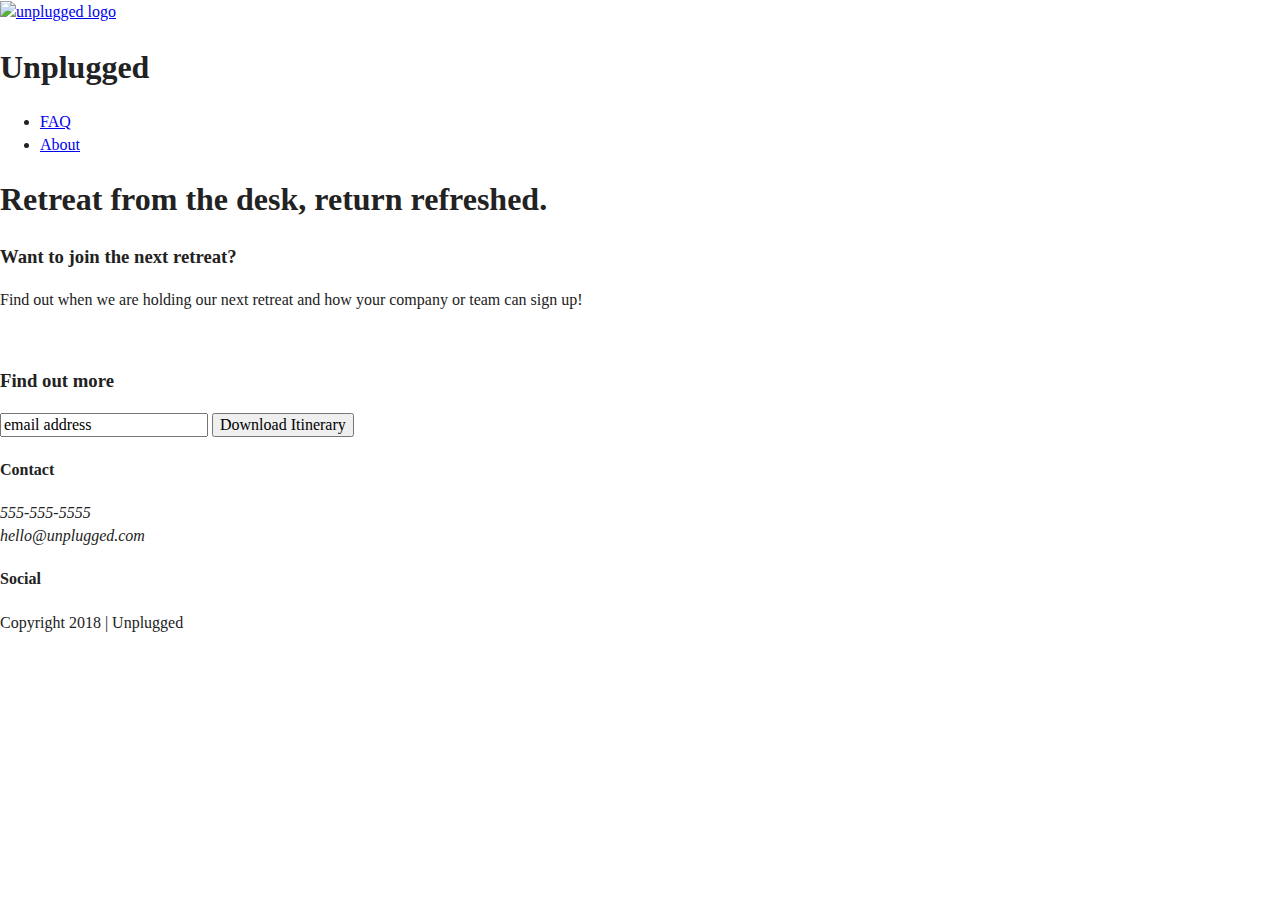
==== index.html @ 0b4d0b3a "Added header and footer content to homepage" ====
<!doctype html>
<html class="no-js" lang="">

<head>
  <meta charset="utf-8">
  <title>Unplugged</title>
  <meta name="description" content="">
  <meta name="viewport" content="width=device-width, initial-scale=1">

  <meta property="og:title" content="">
  <meta property="og:type" content="">
  <meta property="og:url" content="">
  <meta property="og:image" content="">

  <link rel="manifest" href="site.webmanifest">
  <link rel="apple-touch-icon" href="apple-touch-icon">
  <!-- Place favicon.ico in the root directory -->

  <link rel="stylesheet" href="css/normalize.css">
  <link rel="stylesheet" href="css/main.css">

  <meta name="theme-color" content="#fafafa">
</head>

<body>

  <!-- Add your site or application content here -->
  
  <header>
    <div class="content-wrapper">
      <a href="#"><img src="" alt="unplugged logo"></a>
      <h1>Unplugged</h1>
    </div>
      <div class="header-divider">
      </div>
      <nav>
          <ul>
            <li><a href="faq/index.html" target="_blank">FAQ</a></li>
            <li><a href="about/index.html" target="_blank">About</a></li>
          </ul>
      </nav>
    </div>  
  </header>
   
  <main>
   
    <section>
      <h1>Retreat from the desk, return refreshed.</h1>
    </section>
   
    <aside>
      <h3>Want to join the next retreat?</h3>
        <p>Find out when we are holding our next retreat and how your company or team can sign up!</p>
      <br>
      <h3>Find out more</h3>
        <div class="sign-up">
          <input type="text" name="name" value="email address">
          <input type="button" value="Download Itinerary">
        </div>
    </aside>
   
  </main> <!-- main wrapper -->
   
  <footer>
    <div class="content-wrapper">
      <div class="footer-content">
        <div class="contact">
          <h4>Contact</h4>
          <address>
            <p>
              555-555-5555<br>
              hello@unplugged.com
            </p>
          </address>
        </div>
        <div class="social">
          <h4>Social</h4>
            <div class="social-icons">
              <p><a href="https://www.facebook.com/yoursite" target="_blank"></a>
              </p>
              <!-- other social links here --> 
            </div>
        </div>
      </div> <!-- footer content ends --> 
    </div> <!--footer content-wrapper ends-->
  
    <div class="copyright"> 
      <p>Copyright 2018 | Unplugged</p>
    </div> 
   
  </footer>

  <script src="js/vendor/modernizr-3.11.2.min.js"></script>
  <script src="js/plugins.js"></script>
  <script src="js/main.js"></script>

  <!-- Google Analytics: change UA-XXXXX-Y to be your site's ID. -->
  <script>
    window.ga = function () { ga.q.push(arguments) }; ga.q = []; ga.l = +new Date;
    ga('create', 'UA-XXXXX-Y', 'auto'); ga('set', 'anonymizeIp', true); ga('set', 'transport', 'beacon'); ga('send', 'pageview')
  </script>
  <script src="https://www.google-analytics.com/analytics.js" async></script>
</body>

</html>
---- css/main.css ----
/*! HTML5 Boilerplate v8.0.0 | MIT License | https://html5boilerplate.com/ */

/* main.css 2.1.0 | MIT License | https://github.com/h5bp/main.css#readme */
/*
 * What follows is the result of much research on cross-browser styling.
 * Credit left inline and big thanks to Nicolas Gallagher, Jonathan Neal,
 * Kroc Camen, and the H5BP dev community and team.
 */

/* ==========================================================================
   Base styles: opinionated defaults
   ========================================================================== */

html {
  color: #222;
  font-size: 1em;
  line-height: 1.4;
}

/*
 * Remove text-shadow in selection highlight:
 * https://twitter.com/miketaylr/status/12228805301
 *
 * Vendor-prefixed and regular ::selection selectors cannot be combined:
 * https://stackoverflow.com/a/16982510/7133471
 *
 * Customize the background color to match your design.
 */

::-moz-selection {
  background: #b3d4fc;
  text-shadow: none;
}

::selection {
  background: #b3d4fc;
  text-shadow: none;
}

/*
 * A better looking default horizontal rule
 */

hr {
  display: block;
  height: 1px;
  border: 0;
  border-top: 1px solid #ccc;
  margin: 1em 0;
  padding: 0;
}

/*
 * Remove the gap between audio, canvas, iframes,
 * images, videos and the bottom of their containers:
 * https://github.com/h5bp/html5-boilerplate/issues/440
 */

audio,
canvas,
iframe,
img,
svg,
video {
  vertical-align: middle;
}

/*
 * Remove default fieldset styles.
 */

fieldset {
  border: 0;
  margin: 0;
  padding: 0;
}

/*
 * Allow only vertical resizing of textareas.
 */

textarea {
  resize: vertical;
}

/* ==========================================================================
   Author's custom styles
   ========================================================================== */

/* ==========================================================================
   Helper classes
   ========================================================================== */

/*
 * Hide visually and from screen readers
 */

.hidden,
[hidden] {
  display: none !important;
}

/*
 * Hide only visually, but have it available for screen readers:
 * https://snook.ca/archives/html_and_css/hiding-content-for-accessibility
 *
 * 1. For long content, line feeds are not interpreted as spaces and small width
 *    causes content to wrap 1 word per line:
 *    https://medium.com/@jessebeach/beware-smushed-off-screen-accessible-text-5952a4c2cbfe
 */

.sr-only {
  border: 0;
  clip: rect(0, 0, 0, 0);
  height: 1px;
  margin: -1px;
  overflow: hidden;
  padding: 0;
  position: absolute;
  white-space: nowrap;
  width: 1px;
  /* 1 */
}

/*
 * Extends the .sr-only class to allow the element
 * to be focusable when navigated to via the keyboard:
 * https://www.drupal.org/node/897638
 */

.sr-only.focusable:active,
.sr-only.focusable:focus {
  clip: auto;
  height: auto;
  margin: 0;
  overflow: visible;
  position: static;
  white-space: inherit;
  width: auto;
}

/*
 * Hide visually and from screen readers, but maintain layout
 */

.invisible {
  visibility: hidden;
}

/*
 * Clearfix: contain floats
 *
 * For modern browsers
 * 1. The space content is one way to avoid an Opera bug when the
 *    `contenteditable` attribute is included anywhere else in the document.
 *    Otherwise it causes space to appear at the top and bottom of elements
 *    that receive the `clearfix` class.
 * 2. The use of `table` rather than `block` is only necessary if using
 *    `:before` to contain the top-margins of child elements.
 */

.clearfix::before,
.clearfix::after {
  content: " ";
  display: table;
}

.clearfix::after {
  clear: both;
}

/* ==========================================================================
   EXAMPLE Media Queries for Responsive Design.
   These examples override the primary ('mobile first') styles.
   Modify as content requires.
   ========================================================================== */

@media only screen and (min-width: 35em) {
  /* Style adjustments for viewports that meet the condition */
}

@media print,
  (-webkit-min-device-pixel-ratio: 1.25),
  (min-resolution: 1.25dppx),
  (min-resolution: 120dpi) {
  /* Style adjustments for high resolution devices */
}

/* ==========================================================================
   Print styles.
   Inlined to avoid the additional HTTP request:
   https://www.phpied.com/delay-loading-your-print-css/
   ========================================================================== */

@media print {
  *,
  *::before,
  *::after {
    background: #fff !important;
    color: #000 !important;
    /* Black prints faster */
    box-shadow: none !important;
    text-shadow: none !important;
  }

  a,
  a:visited {
    text-decoration: underline;
  }

  a[href]::after {
    content: " (" attr(href) ")";
  }

  abbr[title]::after {
    content: " (" attr(title) ")";
  }

  /*
   * Don't show links that are fragment identifiers,
   * or use the `javascript:` pseudo protocol
   */
  a[href^="#"]::after,
  a[href^="javascript:"]::after {
    content: "";
  }

  pre {
    white-space: pre-wrap !important;
  }

  pre,
  blockquote {
    border: 1px solid #999;
    page-break-inside: avoid;
  }

  /*
   * Printing Tables:
   * https://web.archive.org/web/20180815150934/http://css-discuss.incutio.com/wiki/Printing_Tables
   */
  thead {
    display: table-header-group;
  }

  tr,
  img {
    page-break-inside: avoid;
  }

  p,
  h2,
  h3 {
    orphans: 3;
    widows: 3;
  }

  h2,
  h3 {
    page-break-after: avoid;
  }
}
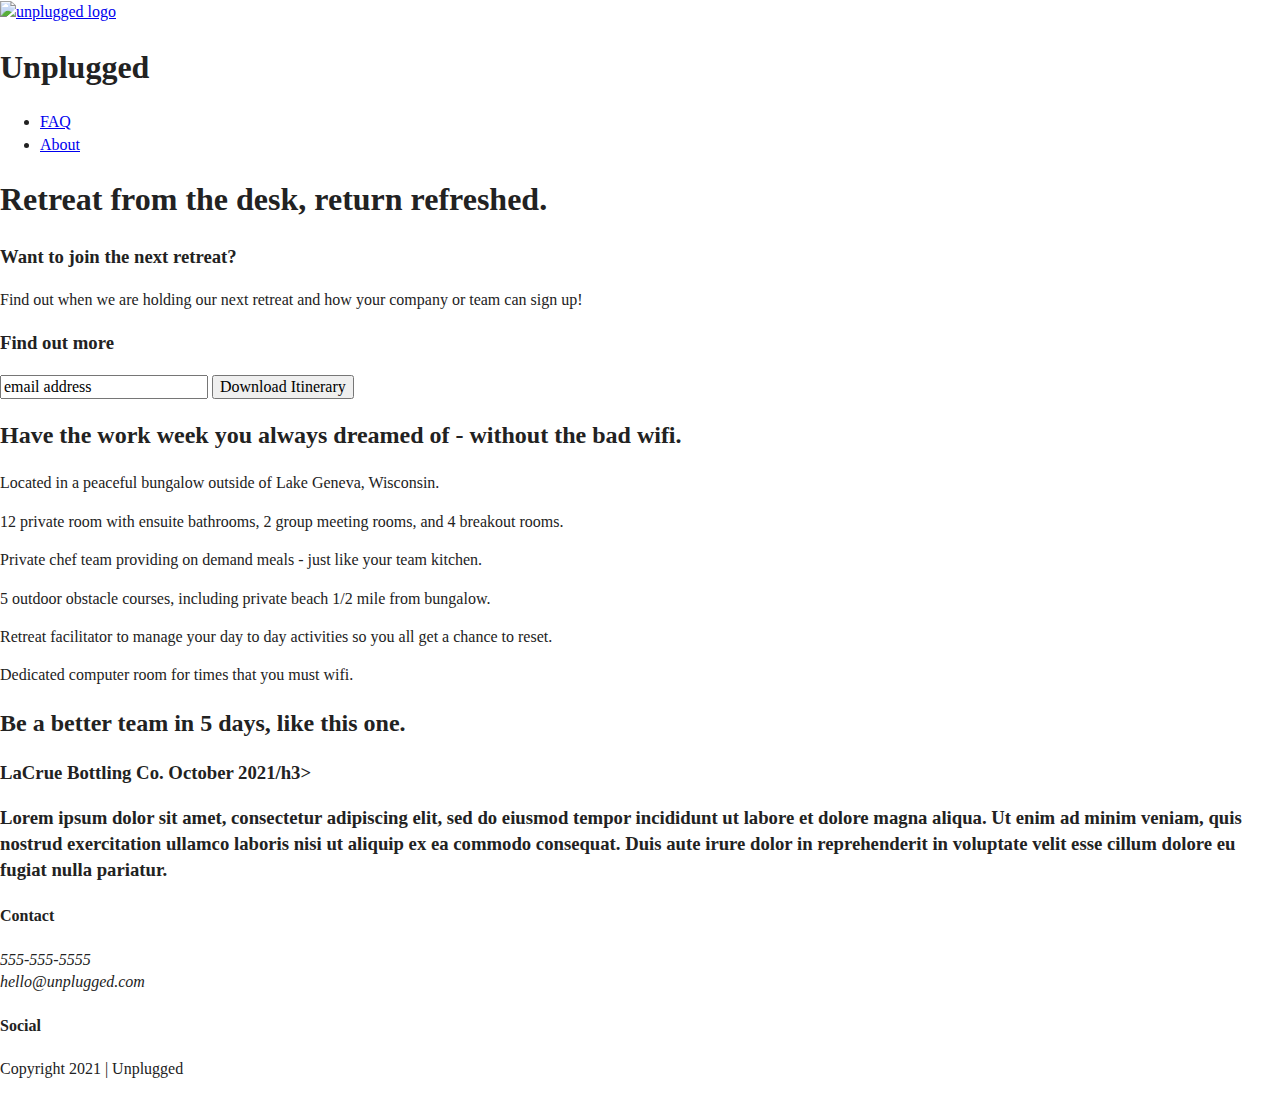
==== commit 237fc168: "Added features and reviews section html content" ====
--- a/index.html
+++ b/index.html
@@ -44,20 +44,69 @@
    
   <main>
    
-    <section>
-      <h1>Retreat from the desk, return refreshed.</h1>
+    <section class="hero-area">
+      <div class="content-wrapper">
+        <h1>Retreat from the desk, return refreshed.</h1>
+      </div>
     </section>
    
     <aside>
-      <h3>Want to join the next retreat?</h3>
-        <p>Find out when we are holding our next retreat and how your company or team can sign up!</p>
-      <br>
-      <h3>Find out more</h3>
-        <div class="sign-up">
+      <div class="content-wrapper">
+        <div class="form-description">
+          <h3>Want to join the next retreat?</h3>
+            <p>
+              Find out when we are holding our next retreat and how your company or team can sign up!
+            </p>
+        </div>
+        <div class="form">
+          <h3>Find out more</h3>
           <input type="text" name="name" value="email address">
           <input type="button" value="Download Itinerary">
         </div>
+      </div>
     </aside>
+
+    <section class="features">
+      <div class="content-wrapper">
+        <!-- Add your Features content here -->
+        <h2>Have the work week you always dreamed of - without the bad wifi.</h2>
+        <article>
+          <p class="fontawesome-icon"></p>
+          <p class="features-item-description">Located in a peaceful bungalow outside of Lake Geneva, Wisconsin.</p>
+        </article>
+        <article>
+          <p class="fontawesome-icon"></p>
+          <p class="features-item-description">12 private room with ensuite bathrooms, 2 group meeting rooms, and 4 breakout rooms.</p>
+        </article>  
+          <p class="fontawesome-icon"></p>
+          <p class="features-item-description">Private chef team providing on demand meals - just like your team kitchen.</p>
+        <article>
+          <p class="fontawesome-icon"></p>
+          <p class="features-item-description">5 outdoor obstacle courses, including private beach 1/2 mile from bungalow.</p>
+        </article>
+          <p class="fontawesome-icon"></p>
+          <p class="features-item-description">Retreat facilitator to manage your day to day activities so you all get a chance to reset.</p>
+        <article>
+          <p class="fontawesome-icon"></p>
+          <p class="features-item-description">Dedicated computer room for times that you must wifi.</p>
+        </article>
+      </div>
+    </section>
+
+    <section class="reviews">
+      <div class="content-wrapper">
+        <h2>Be a better team in 5 days, like this one.</h2>
+        <article>
+          <div>
+            <h3>LaCrue Bottling Co. October 2021/h3>
+            <p>Lorem ipsum dolor sit amet, consectetur adipiscing elit, sed do eiusmod tempor incididunt ut labore et
+              dolore magna aliqua. Ut enim ad minim veniam, quis nostrud exercitation ullamco laboris nisi ut aliquip
+              ex ea commodo consequat. Duis aute irure dolor in reprehenderit in voluptate velit esse cillum dolore eu
+              fugiat nulla pariatur.</p>
+          </div>
+        </article>
+      </div>
+    </section>
    
   </main> <!-- main wrapper -->
    
@@ -85,7 +134,7 @@
     </div> <!--footer content-wrapper ends-->
   
     <div class="copyright"> 
-      <p>Copyright 2018 | Unplugged</p>
+      <p>Copyright 2021 | Unplugged</p>
     </div> 
    
   </footer>
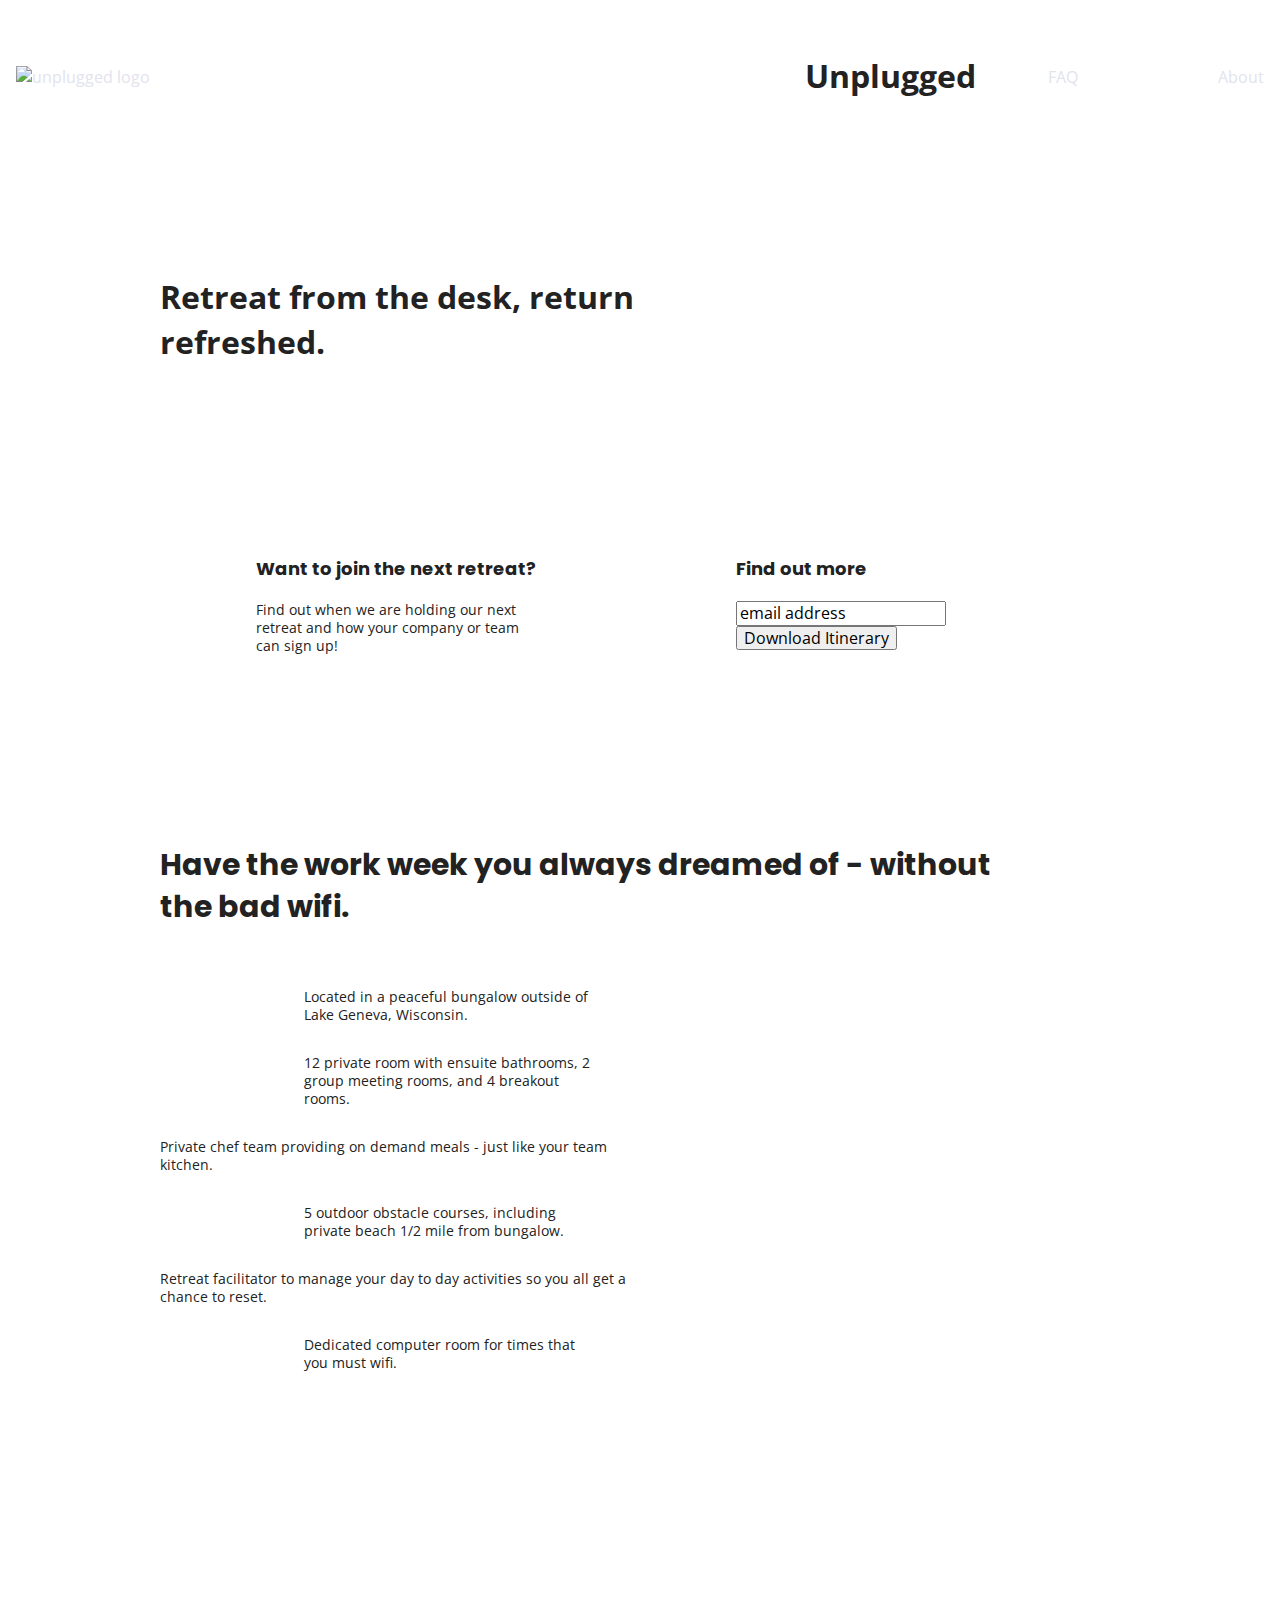
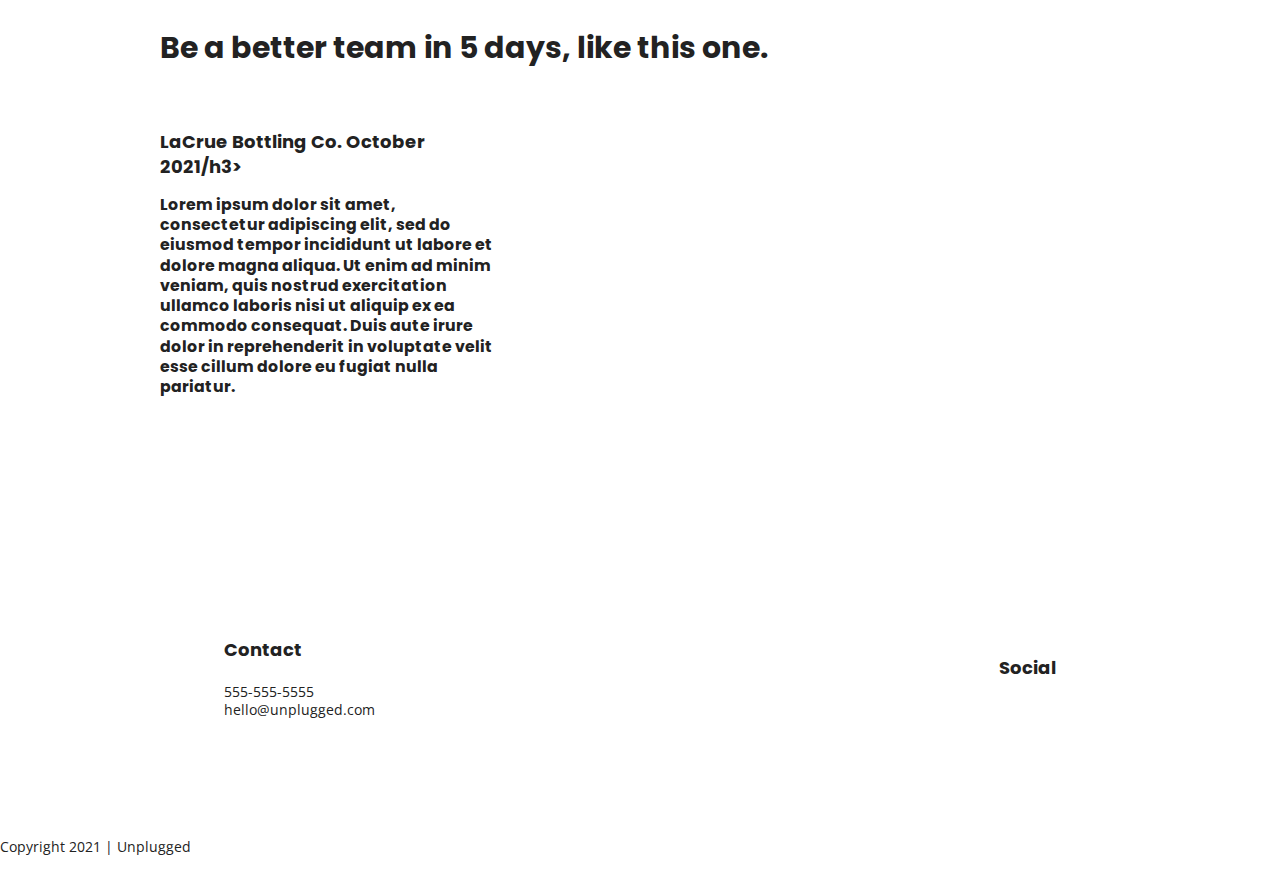
==== commit f118eeb1: "Added general styles to css" ====
--- a/index.html
+++ b/index.html
@@ -3,7 +3,7 @@
 
 <head>
   <meta charset="utf-8">
-  <title>Unplugged</title>
+  <title>Unplugged|Homepage</title>
   <meta name="description" content="">
   <meta name="viewport" content="width=device-width, initial-scale=1">
 
@@ -20,6 +20,9 @@
   <link rel="stylesheet" href="css/main.css">
 
   <meta name="theme-color" content="#fafafa">
+
+  <!-- Google Fonts -->
+  <link href="https://fonts.googleapis.com/css?family=Open+Sans:400,700|Poppins:500,700" rel="stylesheet">
 </head>
 
 <body>
--- a/css/main.css
+++ b/css/main.css
@@ -86,6 +86,334 @@
 /* ==========================================================================
    Author's custom styles
    ========================================================================== */
+
+/* General Styles */
+ 
+html {
+	font-size: 16px;
+}
+ 
+body {
+  font-size: 1em;
+  font-family: 'Open Sans', sans-serif;
+  text-align: left;
+}
+ 
+ul, 
+ol {
+  list-style-type: none;
+}
+ 
+a {
+  color: #e2e3ed;
+  text-decoration: none;
+}
+ 
+h2 {
+  font-family: 'Poppins', sans-serif;
+  font-size: 1.875em;
+}
+ 
+h3, 
+h4 {
+  font-family: 'Poppins', sans-serif;
+  margin: 20px 0;
+  font-size: 1.125em;
+}
+ 
+p {
+  font-size: .875em;
+  line-height: 1.285;
+}
+  
+address {
+ font-style: normal;
+}
+ 
+.content-wrapper {
+  width: 90%;
+  margin: 50px 0;
+}
+
+/* -------------------- Base Header - Footer Styles -------------------- */
+
+header,
+footer {
+  display: flex;
+  justify-content: center;
+  align-items: center;
+  flex-flow: row wrap;
+}
+
+header {
+  padding: 15px 0;
+}
+
+header .content-wrapper {
+  display: flex;
+  justify-content: center;
+  align-items: center;
+  flex-flow: row wrap;
+  margin: 0;
+}
+
+.header-divider {
+  width: 100%;
+  height: 1px;
+  margin: 10px 0 20px 0;
+}
+
+header nav {
+  display: flex;
+  justify-content: space-around;
+  align-items: center;
+  flex-flow: row wrap;
+  width: 60%;
+}
+
+header nav ul {
+  display: flex;
+  justify-content: space-around;
+  width: 100%;
+}
+
+footer {
+  flex-direction: column;
+}
+
+footer .social-icons {
+  display: flex;
+  justify-content: space-around;
+  align-items: center;
+}
+
+footer .social-icons p {
+  display: flex;
+  justify-content: center;
+  align-items: center;
+}
+
+footer .content-wrapper {
+  width: 55%;
+  margin: 50px 0;
+}
+
+footer p {
+  margin: 0;
+}
+
+footer .copyright {
+  margin: 20px 0;
+}
+
+/* -------------------- Mobile Styles - Homepage -------------------- */
+
+/* Hero Area */
+
+.hero-area {
+  display: flex;
+  justify-content: center;
+  flex-flow: row wrap;
+}
+
+/* Aside */
+
+aside {
+  display: flex;
+  justify-content: center;
+  align-items: center;
+  flex-flow: row wrap;
+}
+
+/* Features */
+
+.features {
+  display: flex;
+  justify-content: center;
+  flex-flow: row wrap;
+}
+
+.features .features-items {
+  display: flex;
+  justify-content: center;
+  align-items: center;
+  flex-flow: row wrap;
+}
+
+.features article {
+  width: 60%;
+  margin: 30px 0;
+}
+.features p {
+  margin: 0;
+}
+
+.features h2 {
+  margin-bottom: 60px;
+}
+
+/* Reviews */
+
+.reviews {
+  display: flex;
+  justify-content: center;
+  flex-flow: row wrap;
+}
+
+.reviews h2 {
+  margin-bottom: 40px;
+}
+
+.reviews h3 {
+  width: 85%;
+  margin: 20px 0;
+}
+
+/* ==========================================================================
+   About Page
+   ========================================================================== */
+
+.mission {
+  display: flex;
+  justify-content: center;
+  align-items: center;
+  flex-flow: row wrap;
+}
+
+.contact-section {
+  display: flex;
+  justify-content: center;
+  align-items: center;
+  flex-flow: row wrap;
+}
+
+.contact-content p {
+  margin: 0;
+}
+
+
+/* ==========================================================================
+   FAQ Page
+   ========================================================================== */
+
+.faq {
+  display: flex;
+  justify-content: center;
+  align-items: center;
+  flex-flow: row wrap;
+}
+
+.faq .content-wrapper {
+  display: flex;
+  justify-content: center;
+  align-items: center;
+  flex-flow: row wrap;
+  margin: 50px 0 0 0;
+}
+
+.faq h2 {
+  margin-bottom: 40px;
+}
+
+.faq-content {
+  margin-bottom: 50px;
+}
+
+
+/* ==========================================================================
+   Media Queries
+   ========================================================================== */
+
+@media only screen and (min-width: 768px) {
+    /*Tablet styles here*/
+  
+/* General styles */
+.content-wrapper {
+  max-width: 640px;
+  margin: 100px 0;
+}
+
+/* Header */
+
+header {
+  justify-content: ;
+}
+
+header .content-wrapper {
+  justify-content: ;
+  width:
+}
+
+header nav {
+  width: 
+}
+
+header nav ul {
+  justify-content: ;
+}
+
+.header-divider {
+  display: none;
+}
+
+/* Hero Area */
+
+/* Aside */
+aside .content-wrapper {
+  margin: 50px 0;
+}
+
+aside .content-wrapper .form-description,
+aside .content-wrapper .form {        
+  width:         
+  margin: 0;
+}
+
+/* Features */
+
+.features article {
+
+}
+
+.features .features-item-description {
+  width: 
+}
+
+/* Reviews */
+.reviews article {
+
+}
+
+.reviews article div {
+  width:         
+}
+
+/* Footer */
+footer .content-wrapper {
+  width: 
+  margin: 100px 0;
+}
+
+.footer-content {
+
+}
+
+footer .contact {
+  margin-bottom: 0;
+}
+
+footer .copyright {
+  width:
+}
+
+}
+     
+@media only screen and (min-width: 1200px) {
+    /*Desktop styles here*/
+    }
+
+
+
 
 /* ==========================================================================
    Helper classes
@@ -175,89 +503,255 @@
    Modify as content requires.
    ========================================================================== */
 
-@media only screen and (min-width: 35em) {
-  /* Style adjustments for viewports that meet the condition */
-}
-
-@media print,
-  (-webkit-min-device-pixel-ratio: 1.25),
-  (min-resolution: 1.25dppx),
-  (min-resolution: 120dpi) {
-  /* Style adjustments for high resolution devices */
-}
-
-/* ==========================================================================
-   Print styles.
-   Inlined to avoid the additional HTTP request:
-   https://www.phpied.com/delay-loading-your-print-css/
-   ========================================================================== */
-
-@media print {
-  *,
-  *::before,
-  *::after {
-    background: #fff !important;
-    color: #000 !important;
-    /* Black prints faster */
-    box-shadow: none !important;
-    text-shadow: none !important;
+   @media only screen and (min-width:768px) {
+    /*Tablet styles here*/
+  
+    /* General styles */
+    .content-wrapper {
+      max-width: 640px;
+      margin: 100px 0;
+    }
+  
+    /* Header */
+    header {
+      justify-content: space-around;
+      padding: 33px 0;
+    }
+  
+    header .content-wrapper {
+      width: 100%;
+      justify-content: space-between;
+    }
+  
+    header nav {
+      width: 20%;
+    }
+  
+    header nav ul {
+      justify-content: space-between;
+    }
+  
+    .header-divider {
+      display: none;
+    }
+    /* Hero Area */
+  
+    /* Aside */
+    aside .content-wrapper {
+      margin: 50px 0;
+      display: flex;
+      justify-content: space-between;
+      flex-flow: row wrap;
+    }
+  
+    aside .content-wrapper .form-description,
+    aside .content-wrapper .form {
+      width: 40%;
+      margin: 0;
+    }
+  
+    /* Features */
+    .features article {
+      display: flex;
+      justify-content: center;
+      align-items: center;
+      flex-flow: column wrap;
+      flex-basis: 50%;
+    }
+    
+    .features .features-item-description {
+      width: 50%;
+    }
+  
+    /* Reviews */
+    .reviews article {
+      display: flex;
+      justify-content: space-between;
+    }
+  
+    .reviews article div {
+      width: 49%;
+    }
+  
+    /* Footer */
+    footer .content-wrapper {
+      width: 65%;
+      margin: 100px 0;
+    }
+  
+    .footer-content {
+      display: flex;
+      justify-content: space-between;
+      align-items: center;
+    }
+  
+    footer .contact {
+      margin-bottom: 0;
+    }
+  
+    footer .copyright {
+      width: 100%;
+    }
+  
+    /* ==========================================================================
+     About Page
+     ========================================================================== */
+  
+    .mission-content {
+      display: flex;
+      justify-content: space-between;
+      align-items: center;
+      padding-top: 20px
+    }
+  
+    .mission-content p {
+      width: 45%;
+    }
+  
+    .contact-section .content-wrapper h2 {
+      width: 80%;
+    }
+  
+    .contact-content {
+      display: flex;
+      justify-content: space-between;
+      align-items: flex-start;
+    }
+  
+    /* ==========================================================================
+     FAQ Page
+     ========================================================================== */
+  
+    .faq .content-wrapper {
+      justify-content: space-between;
+    }
+  
+    .faq-content {
+      flex-basis: 45%;
+    }
+  
+    .faq h2 {
+      width: 100%;
+    }
   }
 
-  a,
-  a:visited {
-    text-decoration: underline;
+  @media only screen and (min-width:1200px) {
+    /*Desktop styles here*/
+  
+    .content-wrapper {
+      max-width: 960px;
+    }
+  
+    /* Hero */
+    .hero-area h1 {
+      width: 60%;
   }
-
-  a[href]::after {
-    content: " (" attr(href) ")";
+  
+    /* Aside */
+    aside .content-wrapper {
+      justify-content: space-around;
+    }
+  
+    aside .content-wrapper .form-description,
+    aside .content-wrapper .form {
+      width: 30%;
+    }
+  
+    /* Features */
+  
+    .features h2 {
+      width: 90%;
+    }
+  
+    .features article {
+      flex-basis: 33%;
+    }
+    
+    /* Reviews */
+    .reviews article div {
+      width: 42%;
+    }
+  
+    /* ==========================================================================
+    About Page
+    ========================================================================== */
+  
+    .mission h2,
+    .contact-section .content-wrapper h2 {
+        width: 95%;
+    }
+  
+    /* ==========================================================================
+    FAQ Page
+    ========================================================================== */
+    .faq h2 {
+      width: 100%;
+    }
+  
   }
-
-  abbr[title]::after {
-    content: " (" attr(title) ")";
-  }
-
-  /*
-   * Don't show links that are fragment identifiers,
-   * or use the `javascript:` pseudo protocol
-   */
-  a[href^="#"]::after,
-  a[href^="javascript:"]::after {
-    content: "";
-  }
-
-  pre {
-    white-space: pre-wrap !important;
-  }
-
-  pre,
-  blockquote {
-    border: 1px solid #999;
-    page-break-inside: avoid;
-  }
-
-  /*
-   * Printing Tables:
-   * https://web.archive.org/web/20180815150934/http://css-discuss.incutio.com/wiki/Printing_Tables
-   */
-  thead {
-    display: table-header-group;
-  }
-
-  tr,
-  img {
-    page-break-inside: avoid;
-  }
-
-  p,
-  h2,
-  h3 {
-    orphans: 3;
-    widows: 3;
-  }
-
-  h2,
-  h3 {
-    page-break-after: avoid;
-  }
-}
-
+  
+  /* ==========================================================================
+     Print styles.
+     Inlined to avoid the additional HTTP request:
+     https://www.phpied.com/delay-loading-your-print-css/
+     ========================================================================== */
+  
+  @media print {
+    *,
+    *:before,
+    *:after {
+      background: transparent !important;
+      color: #000 !important;
+      /* Black prints faster */
+      -webkit-box-shadow: none !important;
+      box-shadow: none !important;
+      text-shadow: none !important;
+    }
+    a,
+    a:visited {
+      text-decoration: underline;
+    }
+    a[href]:after {
+      content: " (" attr(href) ")";
+    }
+    abbr[title]:after {
+      content: " (" attr(title) ")";
+    }
+    /*
+       * Don't show links that are fragment identifiers,
+       * or use the `javascript:` pseudo protocol
+       */
+    a[href^="#"]:after,
+    a[href^="javascript:"]:after {
+      content: "";
+    }
+    pre {
+      white-space: pre-wrap !important;
+    }
+    pre,
+    blockquote {
+      border: 1px solid #999;
+      page-break-inside: avoid;
+    }
+    /*
+       * Printing Tables:
+       * http://css-discuss.incutio.com/wiki/Printing_Tables
+       */
+    thead {
+      display: table-header-group;
+    }
+    tr,
+    img {
+      page-break-inside: avoid;
+    }
+    p,
+    h2,
+    h3 {
+      orphans: 3;
+      widows: 3;
+    }
+    h2,
+    h3 {
+      page-break-after: avoid;
+    }
+  }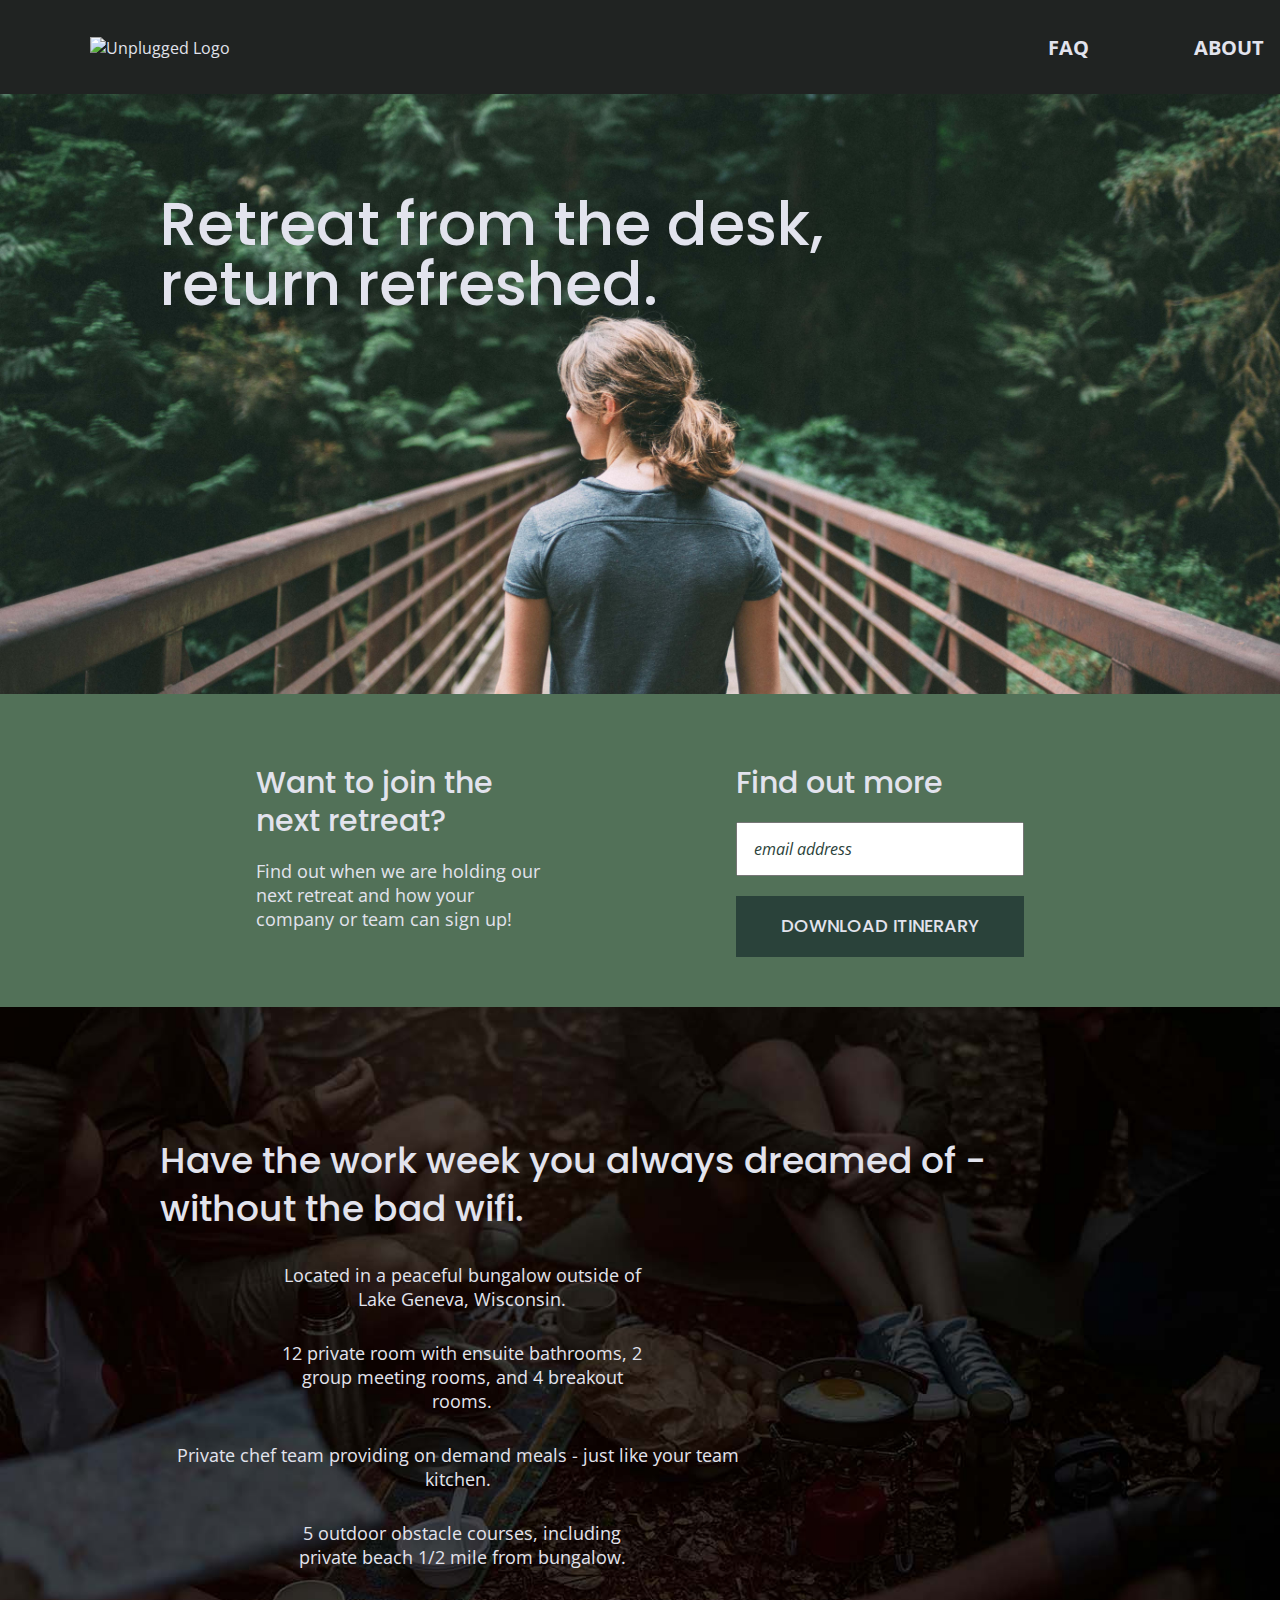
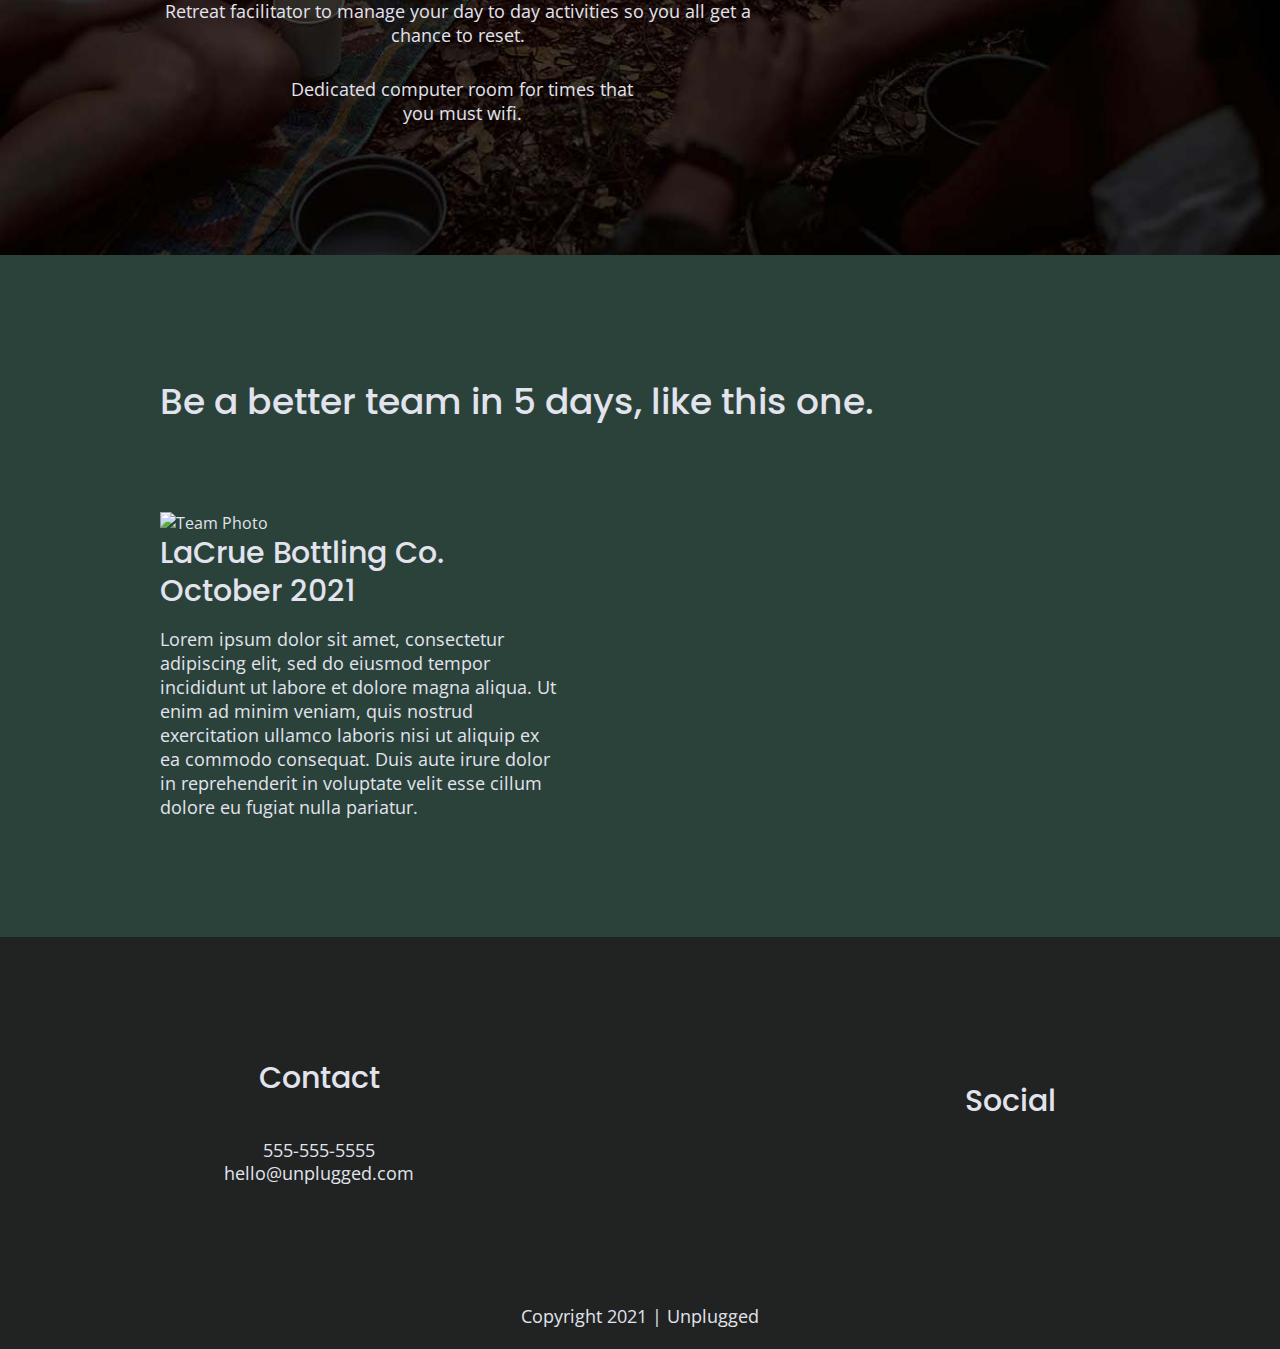
==== commit db52f487: "Responsive images" ====
--- a/index.html
+++ b/index.html
@@ -31,8 +31,11 @@
   
   <header>
     <div class="content-wrapper">
-      <a href="#"><img src="" alt="unplugged logo"></a>
-      <h1>Unplugged</h1>
+      <figure>
+        <a href="#">
+          <img src="../206-unplugged-retreat/img/unpluggedlogo.png" alt="Unplugged Logo">
+        </a>
+      </figure>
     </div>
       <div class="header-divider">
       </div>
@@ -99,9 +102,14 @@
     <section class="reviews">
       <div class="content-wrapper">
         <h2>Be a better team in 5 days, like this one.</h2>
+        <figure>
+          <a href="#">
+            <img src="../206-unplugged-retreat/img/background-1.jpg" alt="Team Photo">
+          </a>
+        </figure>
         <article>
           <div>
-            <h3>LaCrue Bottling Co. October 2021/h3>
+            <h3>LaCrue Bottling Co. October 2021</h3>
             <p>Lorem ipsum dolor sit amet, consectetur adipiscing elit, sed do eiusmod tempor incididunt ut labore et
               dolore magna aliqua. Ut enim ad minim veniam, quis nostrud exercitation ullamco laboris nisi ut aliquip
               ex ea commodo consequat. Duis aute irure dolor in reprehenderit in voluptate velit esse cillum dolore eu
--- a/css/main.css
+++ b/css/main.css
@@ -96,7 +96,9 @@
 body {
   font-size: 1em;
   font-family: 'Open Sans', sans-serif;
+  color: #e2e3ed;
   text-align: left;
+  
 }
  
 ul, 
@@ -111,12 +113,14 @@
  
 h2 {
   font-family: 'Poppins', sans-serif;
+  font-weight: 500;
   font-size: 1.875em;
 }
  
 h3, 
 h4 {
   font-family: 'Poppins', sans-serif;
+  font-weight: 500;
   margin: 20px 0;
   font-size: 1.125em;
 }
@@ -127,7 +131,7 @@
 }
   
 address {
- font-style: normal;
+  font-style: normal;
 }
  
 .content-wrapper {
@@ -135,10 +139,20 @@
   margin: 50px 0;
 }
 
+img { 
+	width: 100%;
+}
+ 
+figure {
+   margin: 0;
+}
+
+
 /* -------------------- Base Header - Footer Styles -------------------- */
 
 header,
 footer {
+  background-color: #202322;
   display: flex;
   justify-content: center;
   align-items: center;
@@ -150,47 +164,56 @@
 }
 
 header .content-wrapper {
+  margin: 0;
   display: flex;
   justify-content: center;
   align-items: center;
   flex-flow: row wrap;
-  margin: 0;
 }
 
 .header-divider {
+  background: #3a3a3a; 
+  height: 1px;
   width: 100%;
-  height: 1px;
   margin: 10px 0 20px 0;
 }
 
 header nav {
+  width: 60%;
+  font-size: 1.125em;
+  font-weight: 700;
+  text-transform: uppercase;
   display: flex;
   justify-content: space-around;
   align-items: center;
   flex-flow: row wrap;
+}
+
+header nav ul {
+  width: 100%;
+  display: flex;
+  justify-content: space-around;
+}
+
+header nav ul li {
+  font-size: 1.125em;
+}
+
+header figure {
   width: 60%;
-}
-
-header nav ul {
-  display: flex;
-  justify-content: space-around;
-  width: 100%;
-}
-
-footer {
-  flex-direction: column;
-}
-
-footer .social-icons {
-  display: flex;
-  justify-content: space-around;
-  align-items: center;
-}
-
-footer .social-icons p {
   display: flex;
   justify-content: center;
   align-items: center;
+  flex-flow: row wrap;
+}
+
+footer {
+  text-align: center;
+  flex-direction: column;
+}
+
+footer p {
+  margin: 0;
 }
 
 footer .content-wrapper {
@@ -198,8 +221,20 @@
   margin: 50px 0;
 }
 
-footer p {
-  margin: 0;
+footer .contact {
+  margin-bottom: 50px;
+}
+
+footer .social-icons {
+  display: flex;
+  justify-content: space-around;
+  align-items: center;
+}
+
+footer .social-icons p {
+  display: flex;
+  justify-content: center;
+  align-items: center;
 }
 
 footer .copyright {
@@ -214,23 +249,72 @@
   display: flex;
   justify-content: center;
   flex-flow: row wrap;
+  background: url('../img/Background.jpg') center no-repeat #333;
+  background-size: cover;
+  min-height: 500px;
+}
+
+.hero-area h1 {
+  font-size: 2.25em;
+  font-family: 'Poppins', Helvetica, Arial, sans-serif;
+  font-weight: 500; 
+  line-height: 1.2; 
 }
 
 /* Aside */
 
 aside {
+  background-color: #527158;
   display: flex;
   justify-content: center;
   align-items: center;
   flex-flow: row wrap;
 }
 
+aside .form{
+  margin-top: 30px;
+}
+
+input[type=text] {
+  box-sizing: border-box;
+  width: 100%;
+  color: #2a423a;
+  font-style: italic;
+  padding: 1em;
+}
+
+input[type=button] {
+  width: 100%;
+  padding: 20px 0;
+  margin-top: 20px;
+  background-color: #2a423a;
+  font-family: 'Poppins', Helvetica, Arial, sans-serif;
+  font-weight: 500;
+  font-size: 1.125em;
+  color: #e2e3ed;
+  border: none;
+  text-align: center;
+  text-transform: uppercase;
+}
+
 /* Features */
 
 .features {
   display: flex;
   justify-content: center;
   flex-flow: row wrap;
+  background: url("../img/background-2.jpg") center no-repeat #333;
+  background-size: cover;
+
+}
+
+.features h2 {
+  margin-bottom: 60px;
+}
+
+.features article {
+  width: 63%;
+  margin: 30px 0;
 }
 
 .features .features-items {
@@ -240,21 +324,15 @@
   flex-flow: row wrap;
 }
 
-.features article {
-  width: 60%;
-  margin: 30px 0;
-}
 .features p {
+  text-align: center;
   margin: 0;
 }
 
-.features h2 {
-  margin-bottom: 60px;
-}
-
 /* Reviews */
 
 .reviews {
+  background-color: #2a423a;
   display: flex;
   justify-content: center;
   flex-flow: row wrap;
@@ -262,10 +340,11 @@
 
 .reviews h2 {
   margin-bottom: 40px;
+  line-height: 1;
 }
 
 .reviews h3 {
-  width: 85%;
+  width: 55%;
   margin: 20px 0;
 }
 
@@ -273,148 +352,60 @@
    About Page
    ========================================================================== */
 
-.mission {
-  display: flex;
-  justify-content: center;
-  align-items: center;
-  flex-flow: row wrap;
-}
-
-.contact-section {
-  display: flex;
-  justify-content: center;
-  align-items: center;
-  flex-flow: row wrap;
-}
-
-.contact-content p {
-  margin: 0;
-}
-
-
-/* ==========================================================================
-   FAQ Page
-   ========================================================================== */
-
-.faq {
-  display: flex;
-  justify-content: center;
-  align-items: center;
-  flex-flow: row wrap;
-}
-
-.faq .content-wrapper {
-  display: flex;
-  justify-content: center;
-  align-items: center;
-  flex-flow: row wrap;
-  margin: 50px 0 0 0;
-}
-
-.faq h2 {
-  margin-bottom: 40px;
-}
-
-.faq-content {
-  margin-bottom: 50px;
-}
-
-
-/* ==========================================================================
-   Media Queries
-   ========================================================================== */
-
-@media only screen and (min-width: 768px) {
-    /*Tablet styles here*/
-  
-/* General styles */
-.content-wrapper {
-  max-width: 640px;
-  margin: 100px 0;
-}
-
-/* Header */
-
-header {
-  justify-content: ;
-}
-
-header .content-wrapper {
-  justify-content: ;
-  width:
-}
-
-header nav {
-  width: 
-}
-
-header nav ul {
-  justify-content: ;
-}
-
-.header-divider {
-  display: none;
-}
-
-/* Hero Area */
-
-/* Aside */
-aside .content-wrapper {
-  margin: 50px 0;
-}
-
-aside .content-wrapper .form-description,
-aside .content-wrapper .form {        
-  width:         
-  margin: 0;
-}
-
-/* Features */
-
-.features article {
-
-}
-
-.features .features-item-description {
-  width: 
-}
-
-/* Reviews */
-.reviews article {
-
-}
-
-.reviews article div {
-  width:         
-}
-
-/* Footer */
-footer .content-wrapper {
-  width: 
-  margin: 100px 0;
-}
-
-.footer-content {
-
-}
-
-footer .contact {
-  margin-bottom: 0;
-}
-
-footer .copyright {
-  width:
-}
-
-}
-     
-@media only screen and (min-width: 1200px) {
-    /*Desktop styles here*/
-    }
-
-
-
-
+   .mission {
+    background-color: #527158;
+    display: flex;
+    justify-content: center;
+    align-items: center;
+    flex-flow: row wrap;
+  }
+  
+  .contact-section {
+    background-color: #2a423a;
+    display: flex;
+    justify-content: center;
+    align-items: center;
+    flex-flow: row wrap;
+  }
+  
+  .contact-content p {
+    margin: 0;
+  }
+  
+  /* ==========================================================================
+     FAQ Page
+     ========================================================================== */
+  
+  .faq {
+    background-color: #527158;
+    display: flex;
+    justify-content: center;
+    align-items: center;
+    flex-flow: row wrap;
+  }
+  
+  .faq .content-wrapper {
+    margin: 50px 0 0 0;
+    display: flex;
+    justify-content: center;
+    align-items: center;
+    flex-flow: row wrap;
+  }
+  
+  .faq h2 {
+    margin-bottom: 40px;
+    line-height: 1;
+  }
+  
+  .faq-content {
+    margin-bottom: 50px;
+  }
+  
+  .faq-content h4 {
+    line-height: 1.333;
+  }
+  
+  /* 
 /* ==========================================================================
    Helper classes
    ========================================================================== */
@@ -511,6 +502,16 @@
       max-width: 640px;
       margin: 100px 0;
     }
+        
+    h2 {
+      font-size: 2.25em;
+      line-height: 1.333;
+  }
+  
+  h3 {
+      font-size: 1.5em;
+      line-height: 1.25;
+  }
   
     /* Header */
     header {
@@ -523,6 +524,10 @@
       justify-content: space-between;
     }
   
+    header figure {
+      width: 30%;
+    }
+  
     header nav {
       width: 20%;
     }
@@ -535,6 +540,16 @@
       display: none;
     }
     /* Hero Area */
+  
+    .hero-area {
+      min-height: 600px;
+    }
+
+    .hero-area h1 {
+      font-size: 3em;
+      line-height: 1;
+      margin: 0;
+  }
   
     /* Aside */
     aside .content-wrapper {
@@ -551,6 +566,11 @@
     }
   
     /* Features */
+  
+    .features h2 {
+      margin-bottom: 20px;
+    }
+  
     .features article {
       display: flex;
       justify-content: center;
@@ -560,7 +580,7 @@
     }
     
     .features .features-item-description {
-      width: 50%;
+      width: 62%;
     }
   
     /* Reviews */
@@ -569,24 +589,42 @@
       justify-content: space-between;
     }
   
+    .reviews h2 {
+      width: 85%;
+    }
+  
     .reviews article div {
       width: 49%;
     }
   
+    .reviews h3 {
+      width: 75%;
+      margin: 0;
+  }
     /* Footer */
     footer .content-wrapper {
       width: 65%;
       margin: 100px 0;
     }
   
-    .footer-content {
+    footer .footer-content {
       display: flex;
       justify-content: space-between;
       align-items: center;
+      flex-direction: row;
     }
   
     footer .contact {
       margin-bottom: 0;
+    }
+  
+    footer h4 {
+      font-size: 1.5em;
+      margin-bottom: 40px;
+    }
+  
+    footer p {
+        line-height: 1.285;
     }
   
     footer .copyright {
@@ -601,7 +639,7 @@
       display: flex;
       justify-content: space-between;
       align-items: center;
-      padding-top: 20px
+      padding-top: 20px;
     }
   
     .mission-content p {
@@ -618,6 +656,10 @@
       align-items: flex-start;
     }
   
+    .contact-content h4 {
+      font-size: 1.5em;
+    }
+  
     /* ==========================================================================
      FAQ Page
      ========================================================================== */
@@ -633,18 +675,42 @@
     .faq h2 {
       width: 100%;
     }
-  }
-
+  
+    .faq h4,
+    .faq p {
+        font-size: .875em;
+        line-height: 1.125;
+    }
+  }
+  
   @media only screen and (min-width:1200px) {
     /*Desktop styles here*/
   
+    header {
+      padding: 15px 0;
+    }
+  
     .content-wrapper {
       max-width: 960px;
     }
   
+    h2 {
+      font-size: 2.25em;
+    }
+  
+    h3,
+    h4 {
+      font-size: 1.875em;
+    }
+  
+    p {
+      font-size: 1.125em;
+      line-height: 1.333;
+    }
     /* Hero */
     .hero-area h1 {
-      width: 60%;
+      font-size: 3.75em;
+      width: 80%;
   }
   
     /* Aside */
@@ -657,6 +723,10 @@
       width: 30%;
     }
   
+    .form-description p {
+      font-size: 1.125em;
+    }
+  
     /* Features */
   
     .features h2 {
@@ -668,8 +738,17 @@
     }
     
     /* Reviews */
+  
+    .reviews h2 {
+      padding-bottom: 50px; 
+    }
+    
     .reviews article div {
       width: 42%;
+    }
+  
+    footer h4 {
+      font-size: 1.875em;
     }
   
     /* ==========================================================================
@@ -678,7 +757,12 @@
   
     .mission h2,
     .contact-section .content-wrapper h2 {
-        width: 95%;
+      width: 95%;
+      font-size: 3em;
+    }
+  
+    .contact-content h4 {
+      font-size: 1.875em;
     }
   
     /* ==========================================================================
@@ -686,8 +770,14 @@
     ========================================================================== */
     .faq h2 {
       width: 100%;
-    }
-  
+      font-size: 3em;
+    }
+      
+    .faq h4,
+    .faq p {
+      font-size: 1.125em;
+      line-height: 1;
+    }
   }
   
   /* ==========================================================================
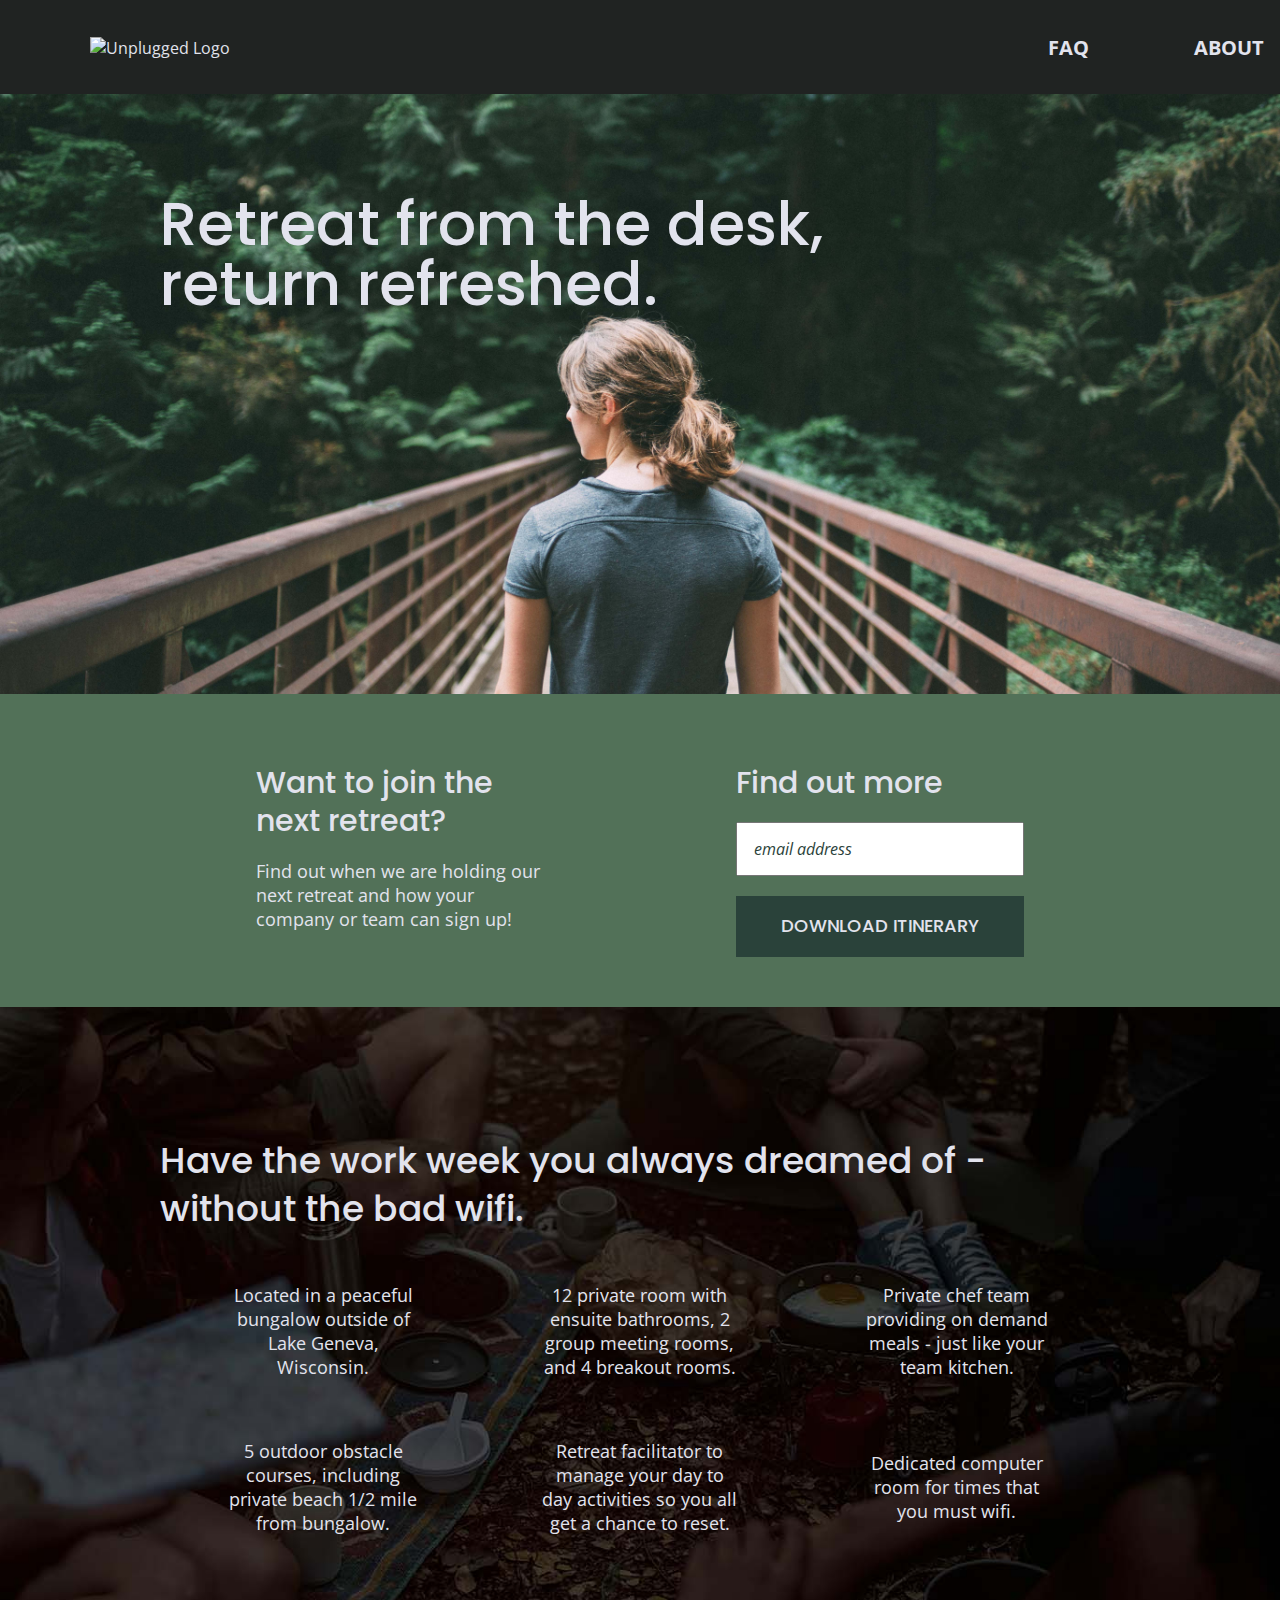
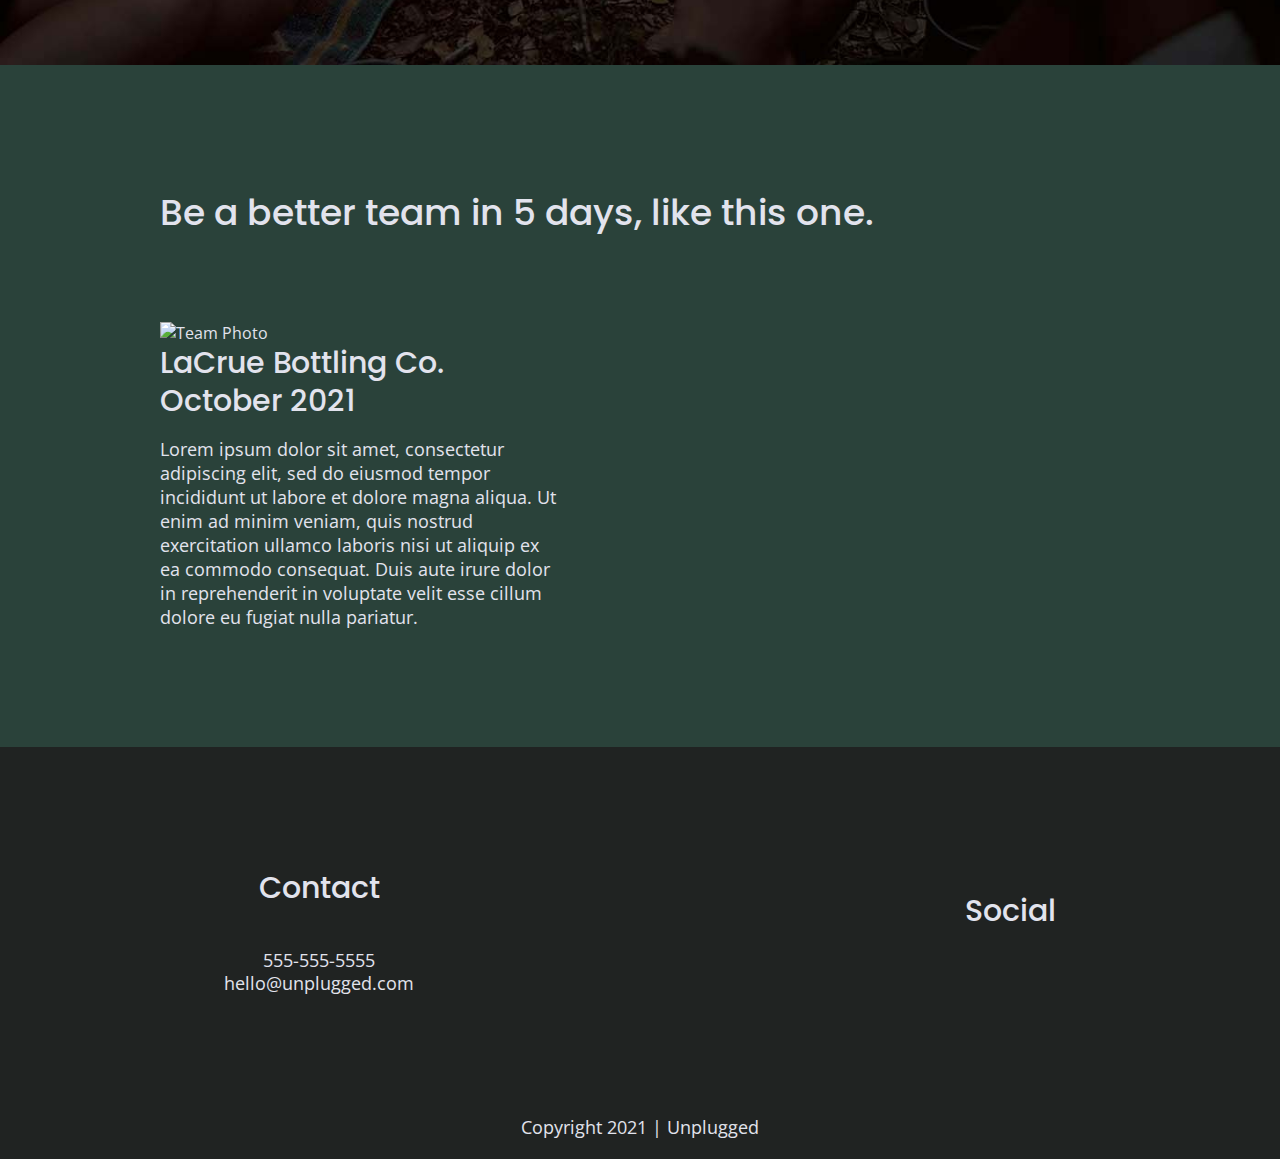
==== commit c5eb0968: "added icons in features section" ====
--- a/index.html
+++ b/index.html
@@ -18,6 +18,8 @@
 
   <link rel="stylesheet" href="css/normalize.css">
   <link rel="stylesheet" href="css/main.css">
+
+  <script src="https://kit.fontawesome.com/50c0fef27a.js" crossorigin="anonymous"></script>
 
   <meta name="theme-color" content="#fafafa">
 
@@ -74,28 +76,51 @@
 
     <section class="features">
       <div class="content-wrapper">
-        <!-- Add your Features content here -->
         <h2>Have the work week you always dreamed of - without the bad wifi.</h2>
-        <article>
-          <p class="fontawesome-icon"></p>
-          <p class="features-item-description">Located in a peaceful bungalow outside of Lake Geneva, Wisconsin.</p>
-        </article>
-        <article>
-          <p class="fontawesome-icon"></p>
-          <p class="features-item-description">12 private room with ensuite bathrooms, 2 group meeting rooms, and 4 breakout rooms.</p>
-        </article>  
-          <p class="fontawesome-icon"></p>
-          <p class="features-item-description">Private chef team providing on demand meals - just like your team kitchen.</p>
-        <article>
-          <p class="fontawesome-icon"></p>
-          <p class="features-item-description">5 outdoor obstacle courses, including private beach 1/2 mile from bungalow.</p>
-        </article>
-          <p class="fontawesome-icon"></p>
-          <p class="features-item-description">Retreat facilitator to manage your day to day activities so you all get a chance to reset.</p>
-        <article>
-          <p class="fontawesome-icon"></p>
-          <p class="features-item-description">Dedicated computer room for times that you must wifi.</p>
-        </article>
+        <div class="features-items">
+          <article>
+            <p class="fontawesome-icon">
+              <i class="fas fa-campground">
+              </i>
+            </p>
+            <p class="features-item-description">Located in a peaceful bungalow outside of Lake Geneva, Wisconsin.</p>
+          </article>
+          <article>
+            <p class="fontawesome-icon">
+              <i class="fas fa-bed">
+              </i>
+            </p>
+            <p class="features-item-description">12 private room with ensuite bathrooms, 2 group meeting rooms, and 4 breakout rooms.</p>
+          </article>
+          <article> 
+            <p class="fontawesome-icon">
+              <i class="fas fa-utensils">
+              </i>
+            </p>
+            <p class="features-item-description">Private chef team providing on demand meals - just like your team kitchen.</p>
+          </article>
+          <article>
+            <p class="fontawesome-icon">
+              <i class="fas fa-shoe-prints">
+              </i>
+            </p>
+            <p class="features-item-description">5 outdoor obstacle courses, including private beach 1/2 mile from bungalow.</p>
+          </article>
+          <article>
+            <p class="fontawesome-icon">
+              <i class="fas fa-smile">
+              </i>
+            </p>
+            <p class="features-item-description">Retreat facilitator to manage your day to day activities so you all get a chance to reset.</p>
+          </article>
+          <article>
+            <p class="fontawesome-icon">
+              <i class="fas fa-wifi">
+              </i>
+            </p>
+            <p class="features-item-description">Dedicated computer room for times that you must wifi.</p>
+          </article>
+        </div>
       </div>
     </section>
 
--- a/css/main.css
+++ b/css/main.css
@@ -98,7 +98,6 @@
   font-family: 'Open Sans', sans-serif;
   color: #e2e3ed;
   text-align: left;
-  
 }
  
 ul, 
@@ -300,12 +299,12 @@
 /* Features */
 
 .features {
+  background: url("../img/background-2.jpg");
+  background-size: cover;
+  background-position: center;
   display: flex;
   justify-content: center;
   flex-flow: row wrap;
-  background: url("../img/background-2.jpg") center no-repeat #333;
-  background-size: cover;
-
 }
 
 .features h2 {
@@ -327,6 +326,11 @@
 .features p {
   text-align: center;
   margin: 0;
+}
+
+.features i {
+  font-size: 3.75em;
+  margin-bottom: 40px;
 }
 
 /* Reviews */
@@ -372,6 +376,22 @@
     margin: 0;
   }
   
+  .map figure {
+    width: 100%;
+    height: 0; 
+    padding-bottom: 125%; 
+    overflow: hidden;
+    position: relative;
+}
+ 
+.map iframe {
+    width: 100%;
+    height: 100%;
+    position: absolute; 
+    top: 0; 
+    left: 0; 
+}
+
   /* ==========================================================================
      FAQ Page
      ========================================================================== */
@@ -646,6 +666,10 @@
       width: 45%;
     }
   
+    .map figure {
+      padding-bottom: 45.5%;
+    }
+
     .contact-section .content-wrapper h2 {
       width: 80%;
     }
@@ -736,7 +760,7 @@
     .features article {
       flex-basis: 33%;
     }
-    
+
     /* Reviews */
   
     .reviews h2 {
@@ -763,6 +787,10 @@
   
     .contact-content h4 {
       font-size: 1.875em;
+    }
+
+    .map figure {
+      padding-bottom: 37.5%;
     }
   
     /* ==========================================================================
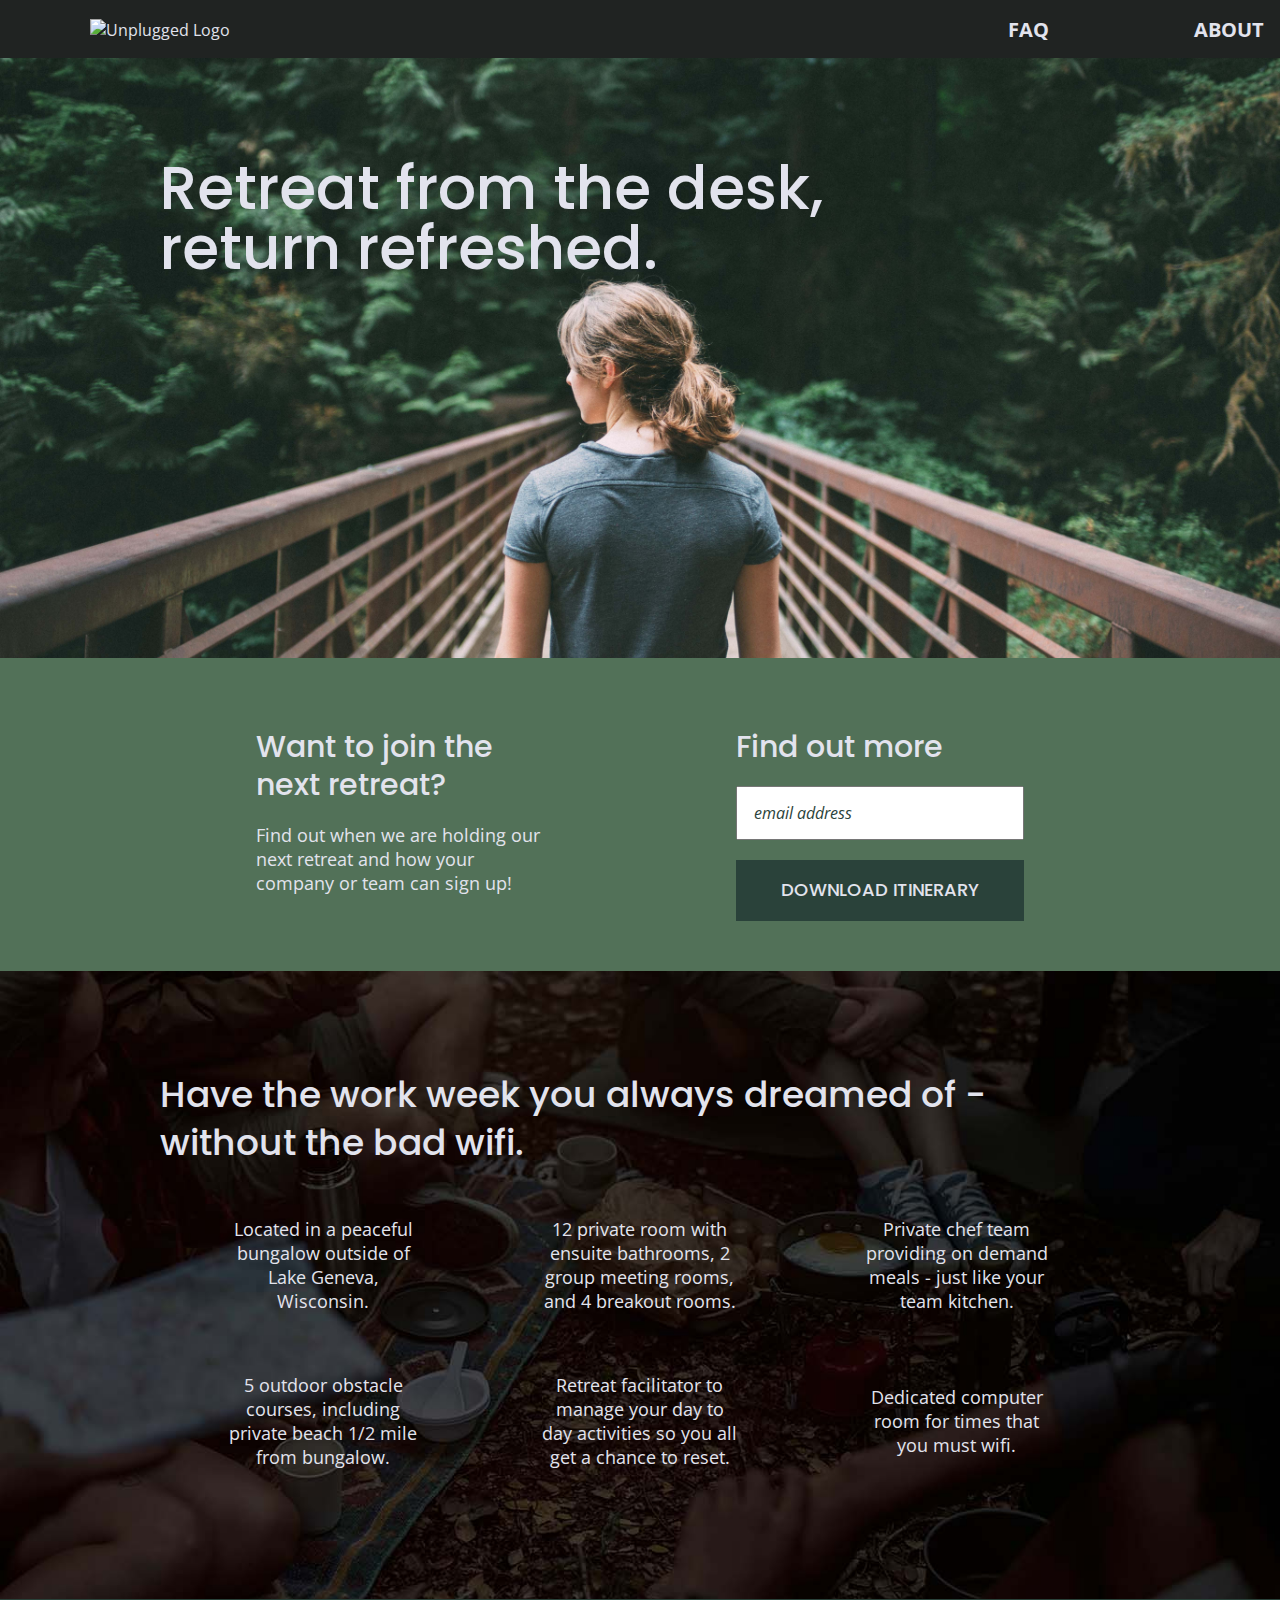
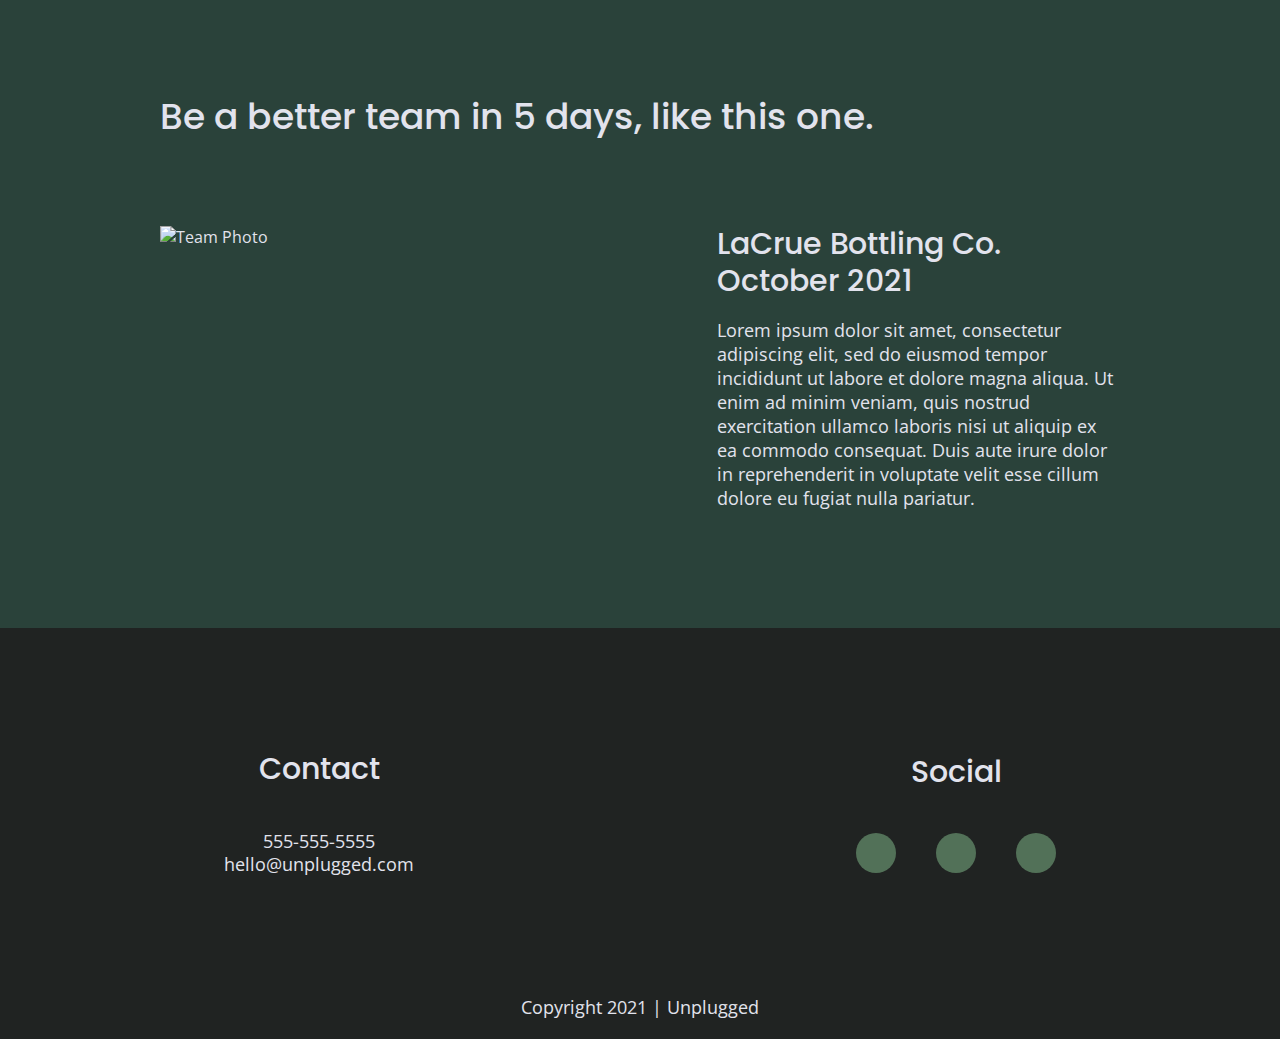
==== commit 5db359ed: "Added social media icons to footer" ====
--- a/index.html
+++ b/index.html
@@ -127,12 +127,10 @@
     <section class="reviews">
       <div class="content-wrapper">
         <h2>Be a better team in 5 days, like this one.</h2>
-        <figure>
-          <a href="#">
+        <article>
+          <figure>
             <img src="../206-unplugged-retreat/img/background-1.jpg" alt="Team Photo">
-          </a>
-        </figure>
-        <article>
+          </figure>
           <div>
             <h3>LaCrue Bottling Co. October 2021</h3>
             <p>Lorem ipsum dolor sit amet, consectetur adipiscing elit, sed do eiusmod tempor incididunt ut labore et
@@ -160,11 +158,17 @@
         </div>
         <div class="social">
           <h4>Social</h4>
-            <div class="social-icons">
-              <p><a href="https://www.facebook.com/yoursite" target="_blank"></a>
-              </p>
-              <!-- other social links here --> 
-            </div>
+          <div class="social-icons">
+            <p>
+              <a href="https://www.facebook.com" target="_blank"><i class="fab fa-facebook-f"></i></a>
+            </p>
+            <p>
+              <a href="https://twitter.com" target="_blank"><i class="fab fa-twitter"></i></a>
+            </p>
+            <p>
+              <a href="https://www.instagram.com" target="_blank"><i class="fab fa-instagram"></i></a>
+            </p>
+          </div>
         </div>
       </div> <!-- footer content ends --> 
     </div> <!--footer content-wrapper ends-->
--- a/css/main.css
+++ b/css/main.css
@@ -103,6 +103,8 @@
 ul, 
 ol {
   list-style-type: none;
+  margin: 0;
+  padding: 0;
 }
  
 a {
@@ -114,6 +116,7 @@
   font-family: 'Poppins', sans-serif;
   font-weight: 500;
   font-size: 1.875em;
+  margin: 0;
 }
  
 h3, 
@@ -231,9 +234,17 @@
 }
 
 footer .social-icons p {
+  background-color: #527158;
+  border-radius: 50%;
+  width: 40px;
+  height: 40px;
   display: flex;
   justify-content: center;
   align-items: center;
+}
+
+footer .social-icons p i {
+  font-size: 1.3125em;
 }
 
 footer .copyright {
@@ -382,15 +393,15 @@
     padding-bottom: 125%; 
     overflow: hidden;
     position: relative;
-}
- 
-.map iframe {
+  }
+ 
+  .map iframe {
     width: 100%;
     height: 100%;
     position: absolute; 
     top: 0; 
     left: 0; 
-}
+  }
 
   /* ==========================================================================
      FAQ Page
@@ -526,12 +537,12 @@
     h2 {
       font-size: 2.25em;
       line-height: 1.333;
-  }
-  
-  h3 {
+    }
+  
+    h3 {
       font-size: 1.5em;
       line-height: 1.25;
-  }
+    }
   
     /* Header */
     header {
@@ -602,6 +613,10 @@
     .features .features-item-description {
       width: 62%;
     }
+
+    .features i {
+      margin-bottom: 30px;
+    }
   
     /* Reviews */
     .reviews article {
@@ -613,6 +628,7 @@
       width: 85%;
     }
   
+    .reviews article figure,
     .reviews article div {
       width: 49%;
     }
@@ -645,6 +661,11 @@
   
     footer p {
         line-height: 1.285;
+    }
+
+    footer .social-icons {
+      width: 12.5em;
+      justify-content: space-between;
     }
   
     footer .copyright {
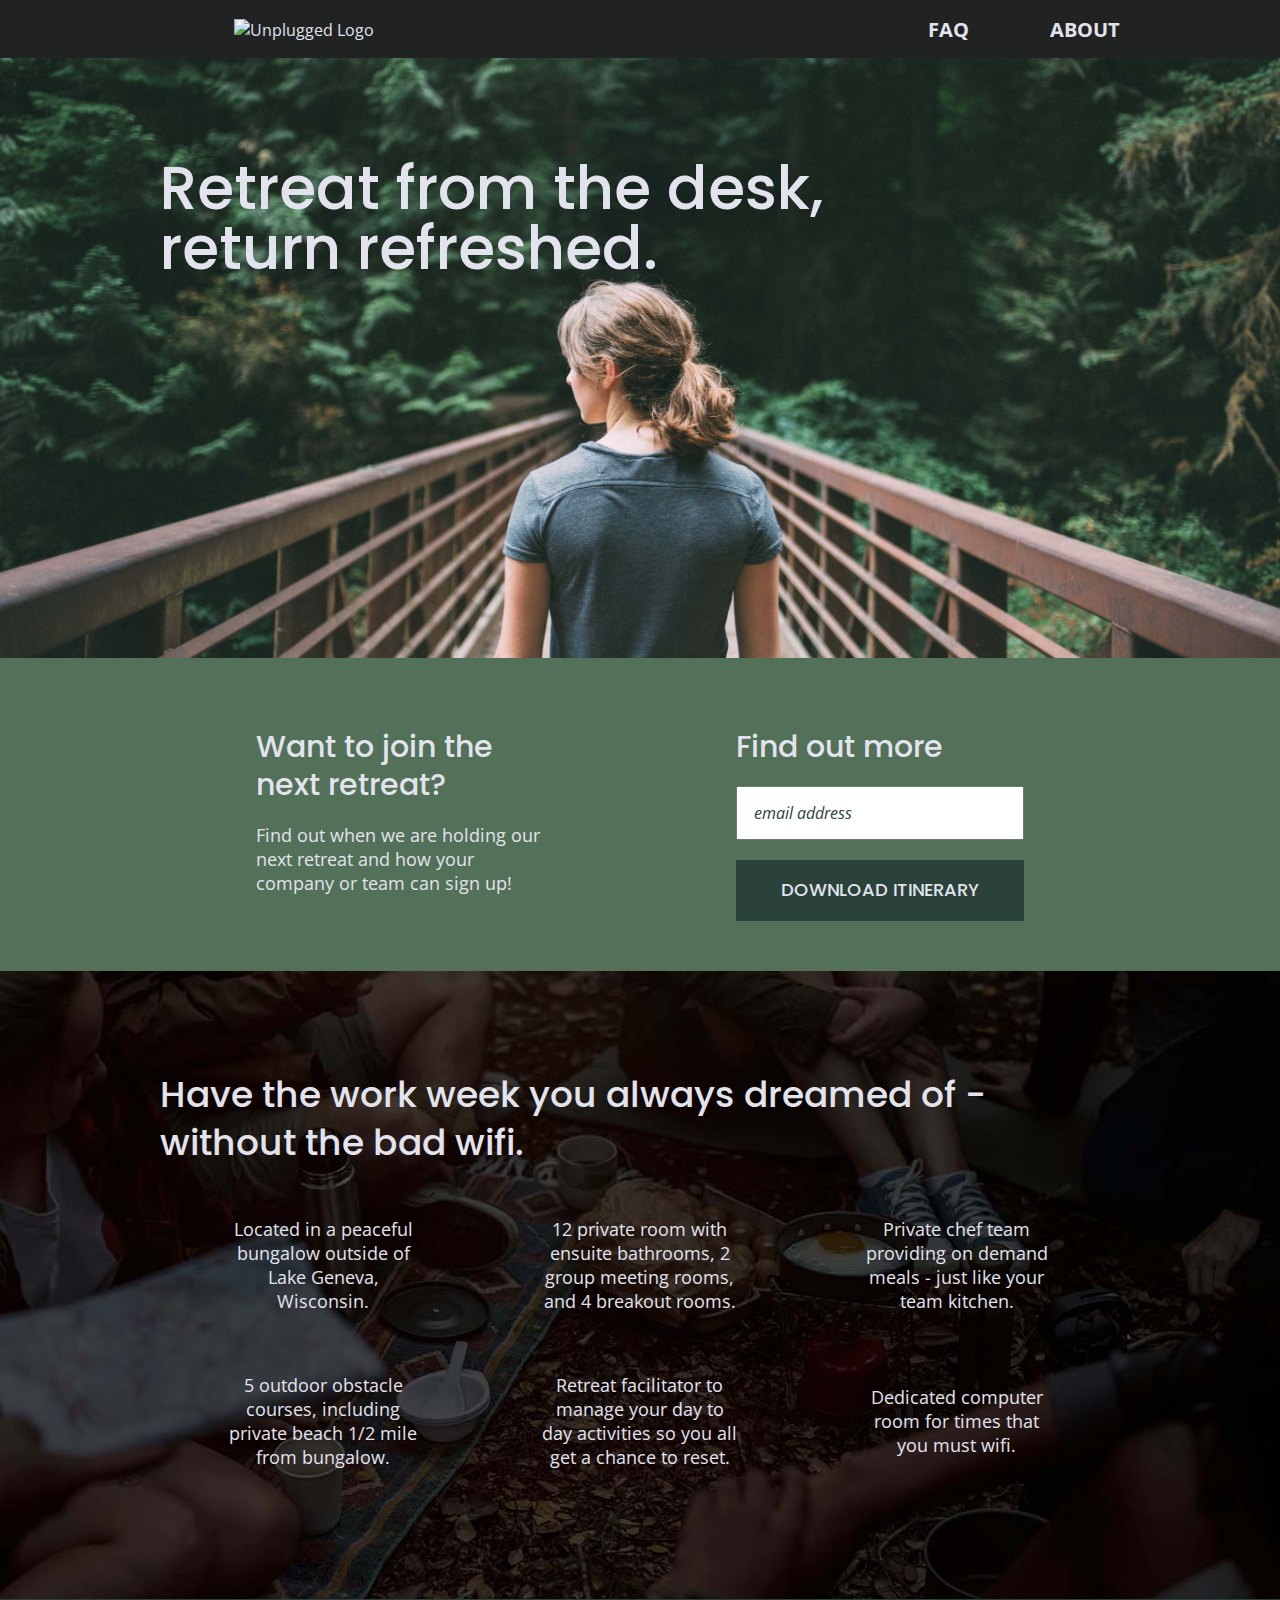
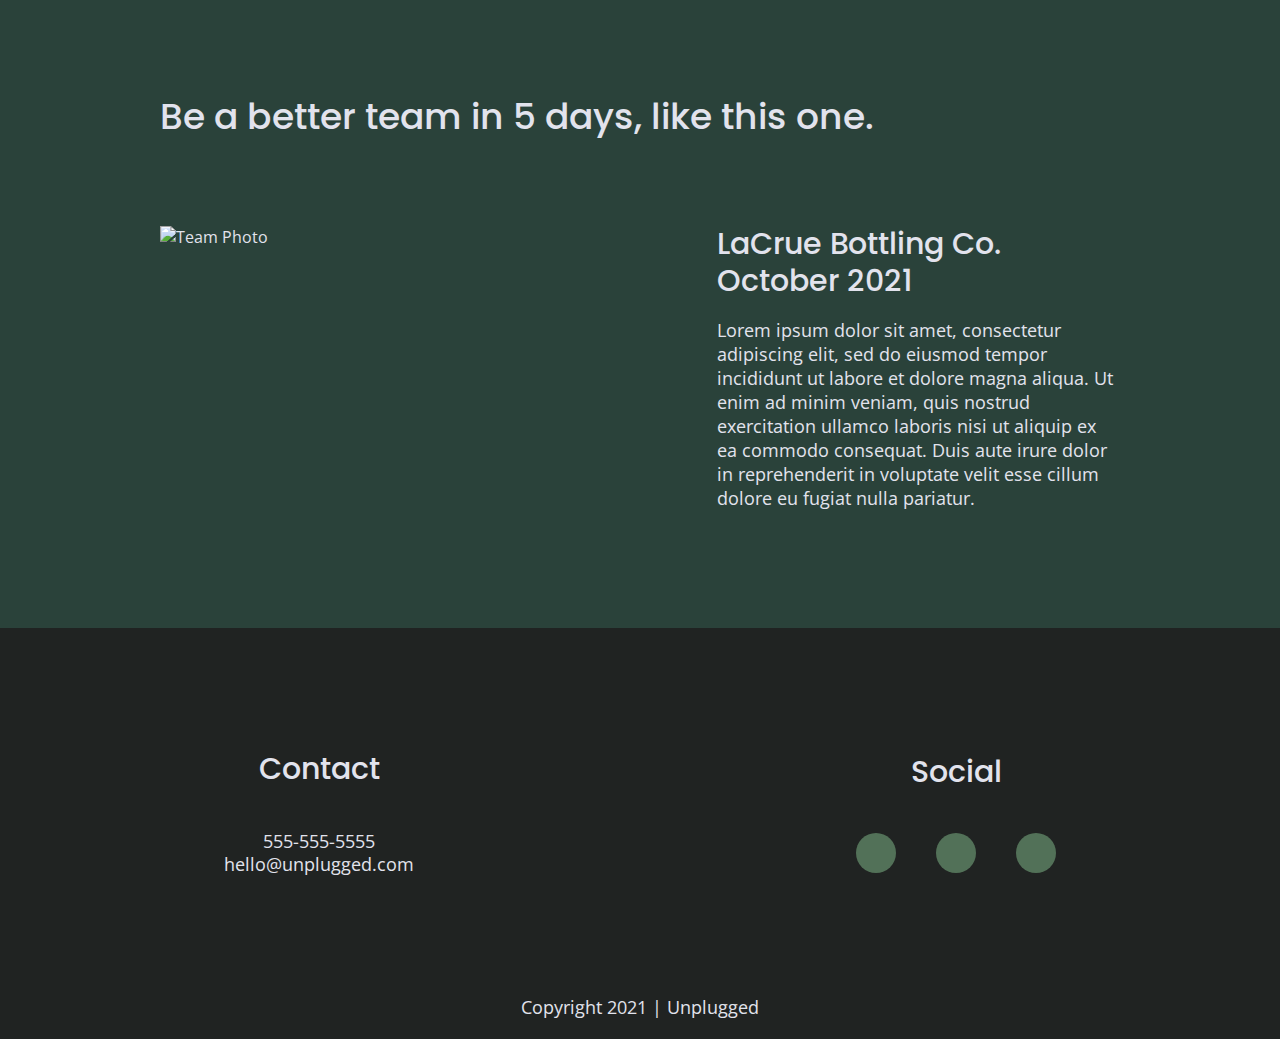
==== commit 39aa8edd: "Fixed faq and about page links" ====
--- a/index.html
+++ b/index.html
@@ -38,7 +38,6 @@
           <img src="../206-unplugged-retreat/img/unpluggedlogo.png" alt="Unplugged Logo">
         </a>
       </figure>
-    </div>
       <div class="header-divider">
       </div>
       <nav>
